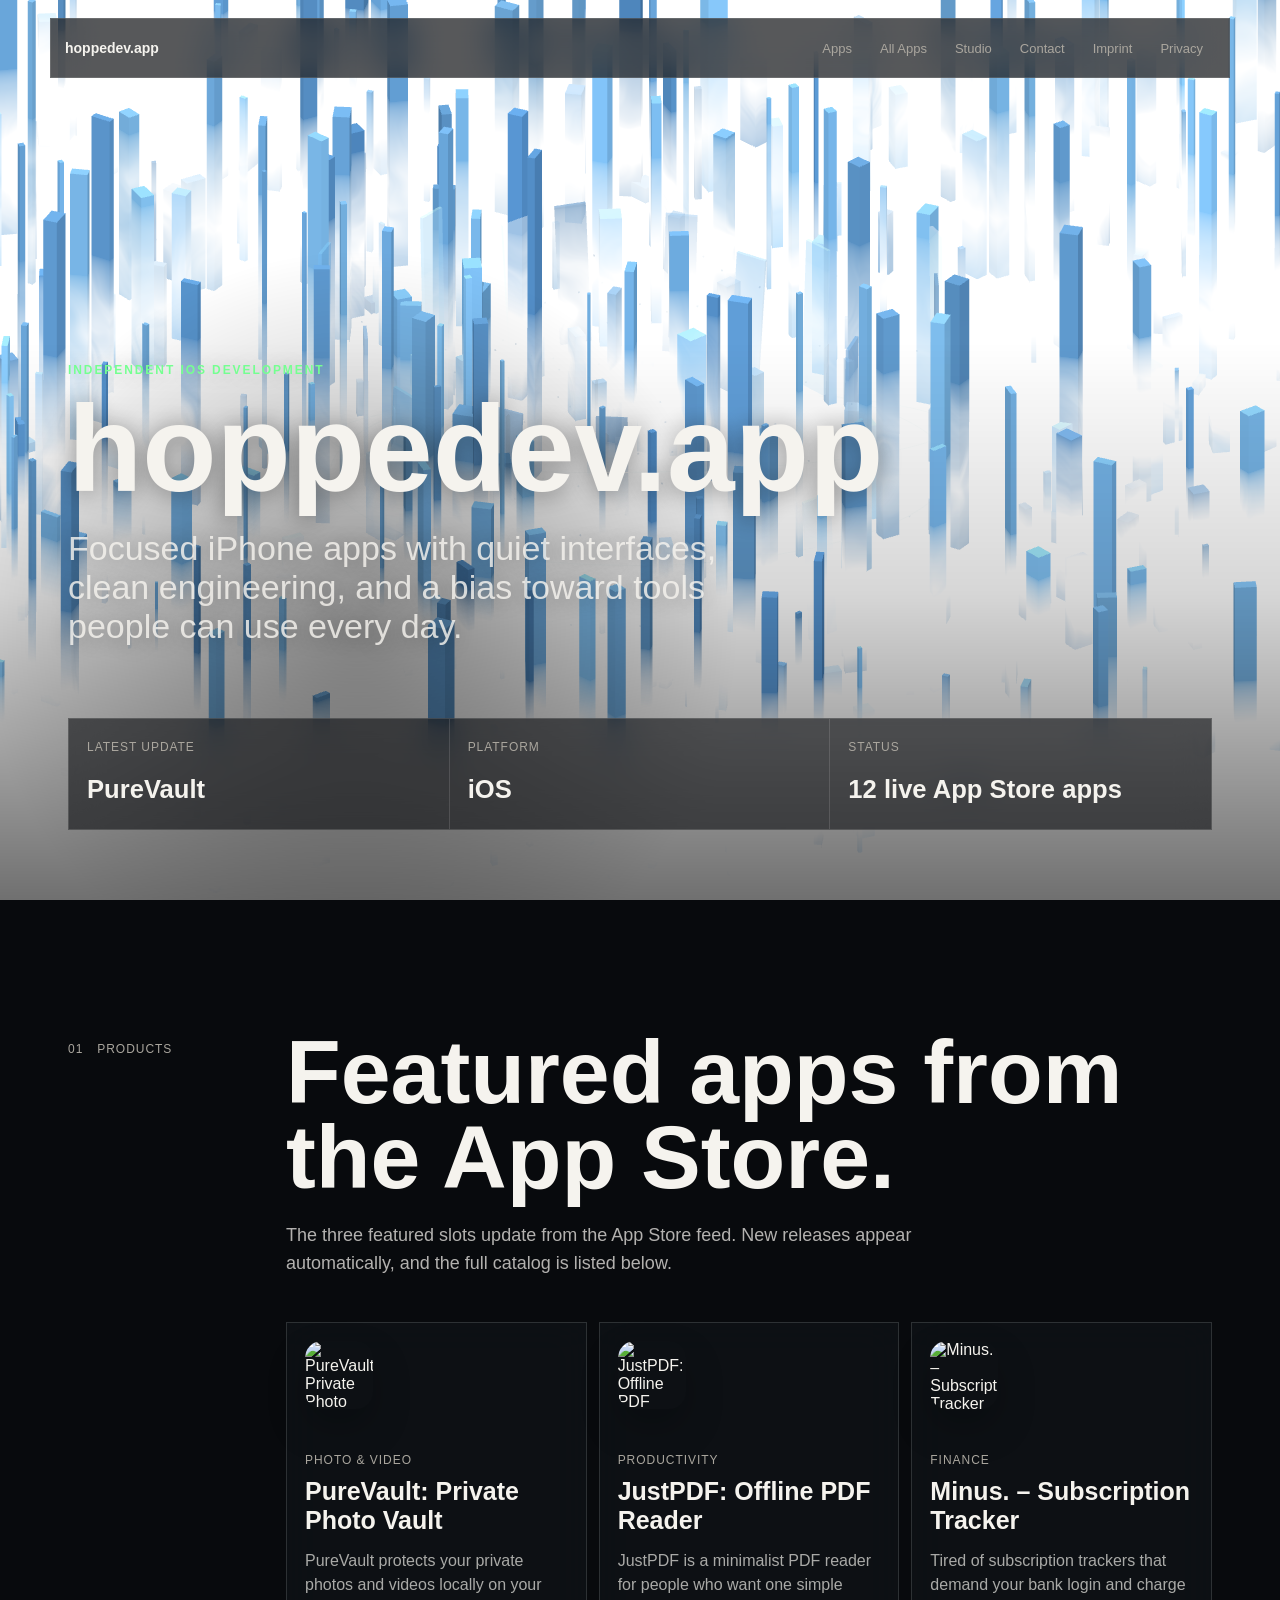
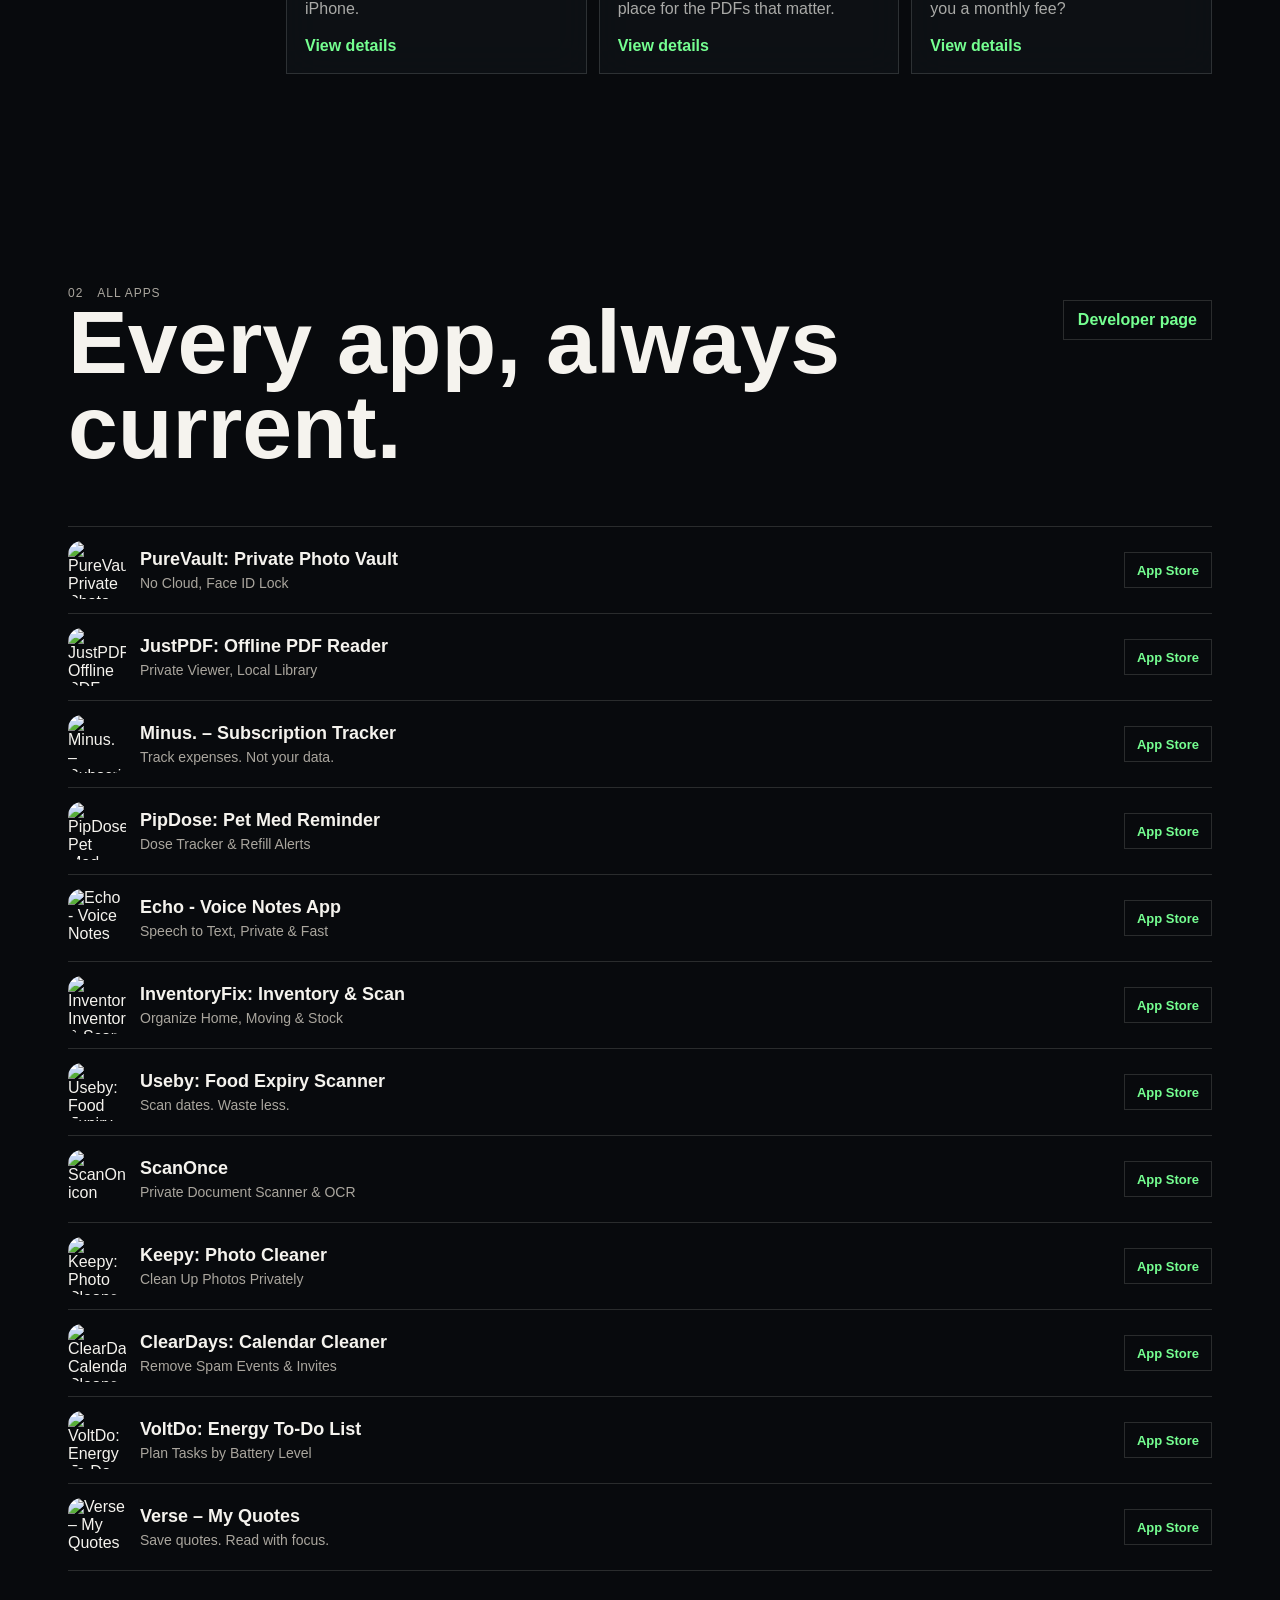
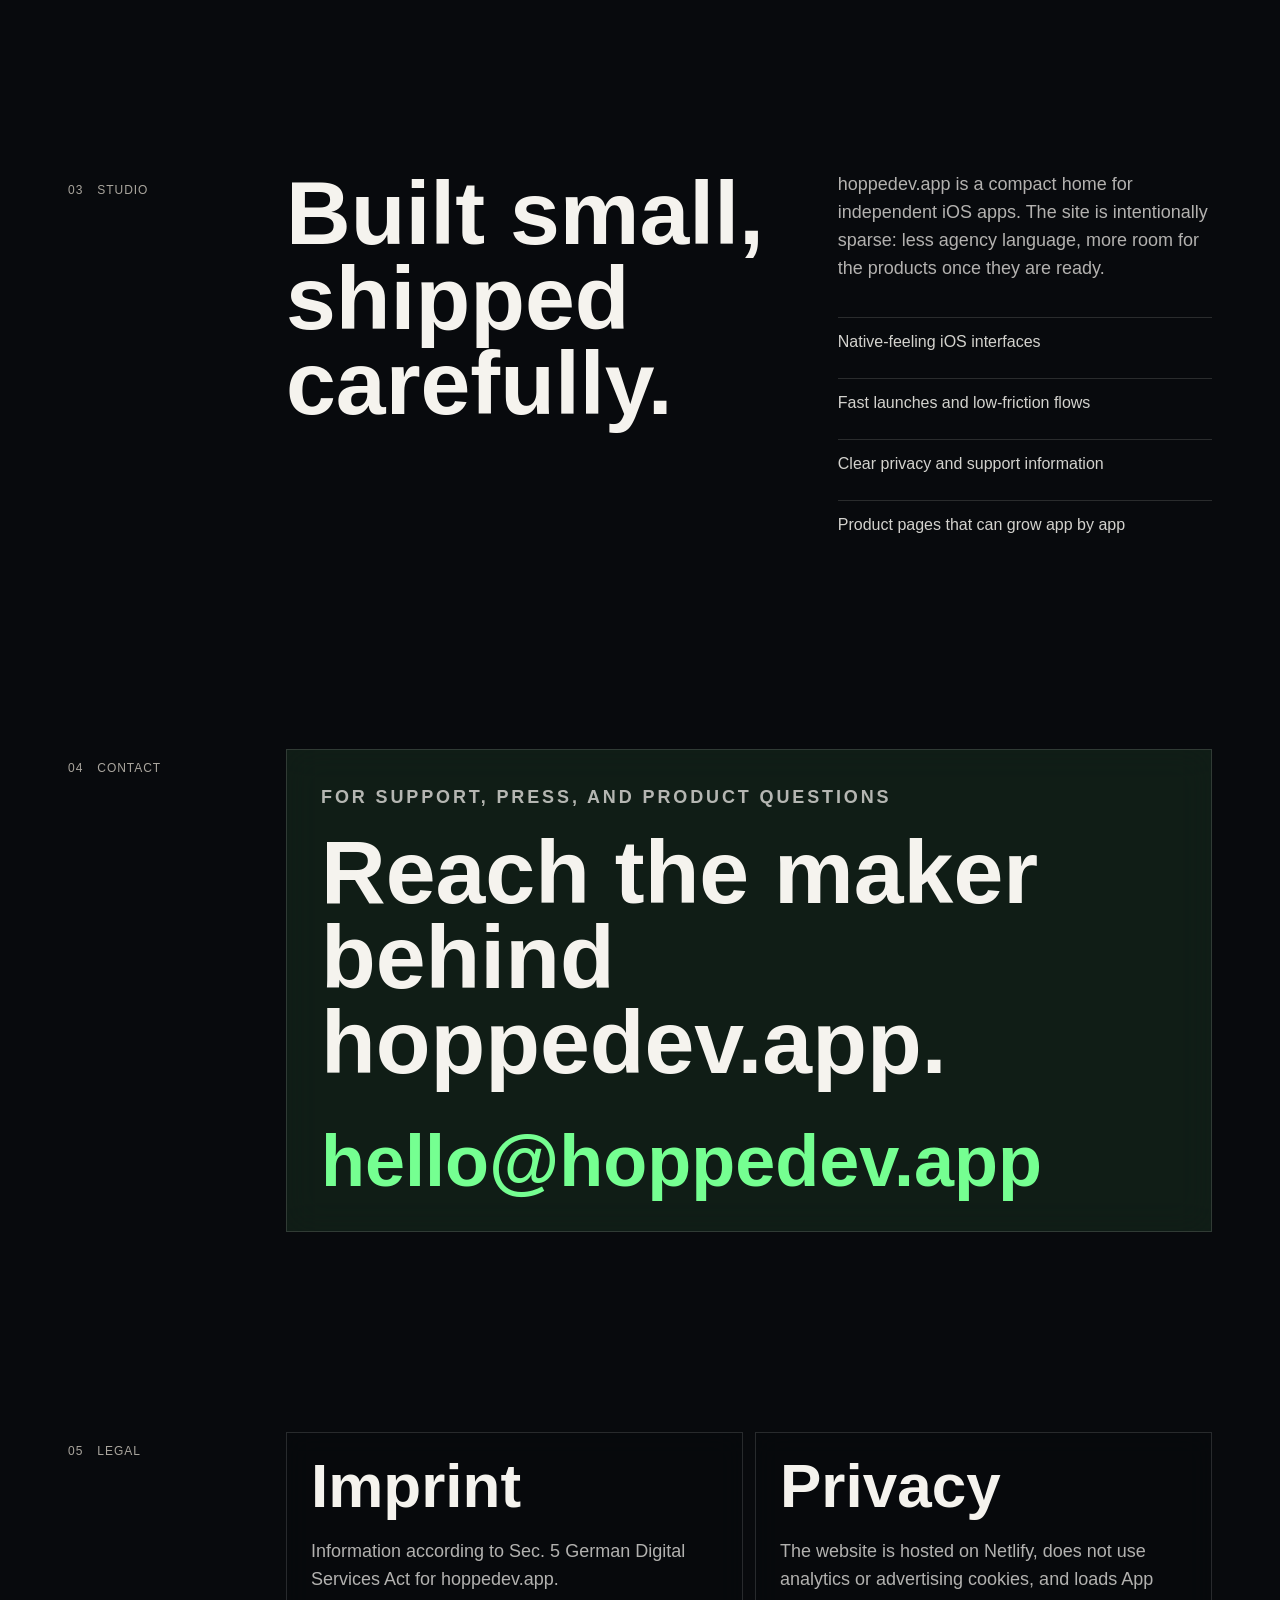
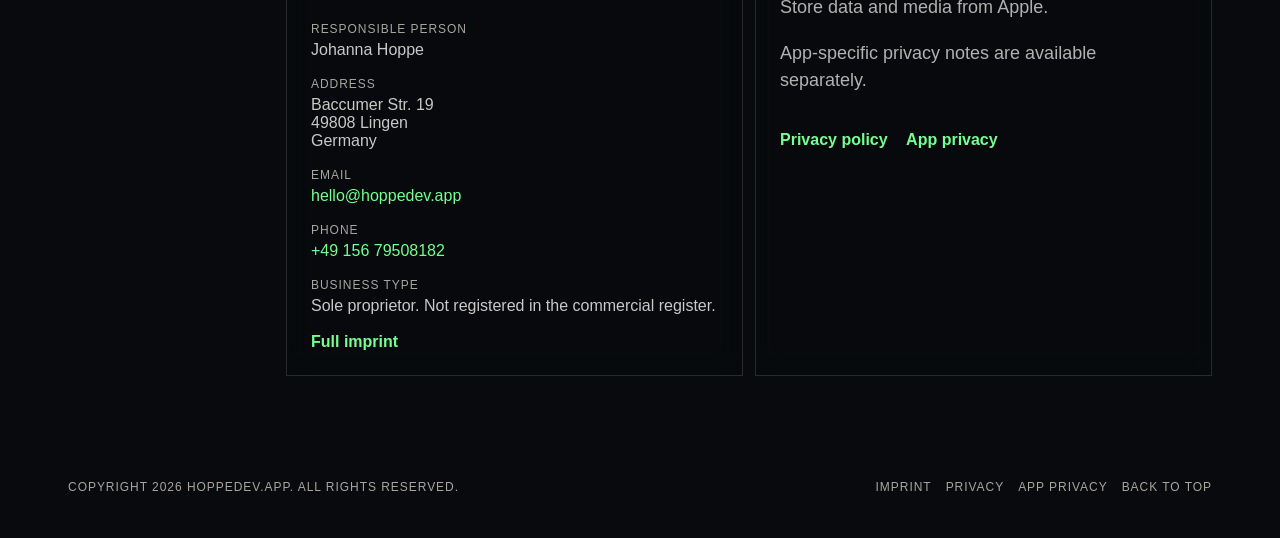
==== index.html @ 2d3e5229 "Add app stats caching and preload" ====
<!doctype html>
<html lang="en">
  <head>
    <meta charset="utf-8" />
    <meta name="viewport" content="width=device-width, initial-scale=1" />
    <meta name="theme-color" content="#080a0d" />
    <title>hoppedev.app - Independent iOS Apps</title>
    <meta
      name="description"
      content="hoppedev.app is the home for independent iOS apps published on the App Store."
    />
    <meta property="og:title" content="hoppedev.app" />
    <meta
      property="og:description"
      content="Independent iOS apps, crafted with care for fast, focused everyday use."
    />
    <meta property="og:type" content="website" />
    <meta property="og:url" content="https://hoppedev.app" />
    <link rel="canonical" href="https://hoppedev.app" />
    <link rel="preload" href="/api/apps" as="fetch" type="application/json" crossorigin="anonymous" />
    <link rel="stylesheet" href="styles.css" />
    <script type="importmap">
      {
        "imports": {
          "three": "./vendor/three.module.js"
        }
      }
    </script>
  </head>
  <body>
    <header class="site-header">
      <a class="brand" href="#top" aria-label="hoppedev.app home">
        <span>hoppedev.app</span>
      </a>
      <nav aria-label="Primary navigation">
        <a href="#apps">Apps</a>
        <a href="#all-apps">All Apps</a>
        <a href="#studio">Studio</a>
        <a href="#contact">Contact</a>
        <a href="imprint.html">Imprint</a>
        <a href="privacy.html">Privacy</a>
      </nav>
    </header>

    <main id="top">
      <section class="hero section">
        <canvas id="scene" aria-hidden="true"></canvas>
        <div class="grain" aria-hidden="true"></div>
        <div class="hero-copy">
          <p class="eyebrow">Independent iOS development</p>
          <h1>hoppedev.app</h1>
          <p class="lede">
            Focused iPhone apps with quiet interfaces, clean engineering, and a bias toward tools
            people can use every day.
          </p>
        </div>
        <div class="hero-meta" aria-label="Site details">
          <div>
            <span>Latest update</span>
            <strong>Checking releases</strong>
          </div>
          <div>
            <span>Platform</span>
            <strong>iOS</strong>
          </div>
          <div>
            <span>Status</span>
            <strong>Syncing App Store</strong>
          </div>
        </div>
      </section>

      <section class="section apps-section" id="apps">
        <div class="section-label">
          <span>01</span>
          <p>Products</p>
        </div>
        <div class="section-body">
          <h2>Featured apps from the App Store.</h2>
          <p>
            The three featured slots update from the App Store feed. New releases appear
            automatically, and the full catalog is listed below.
          </p>
          <div class="app-grid" id="featured-apps" aria-label="Featured apps">
            <p class="loading-copy">Loading App Store apps...</p>
          </div>
        </div>
      </section>

      <section class="section all-apps-section" id="all-apps">
        <div class="section-label">
          <span>02</span>
          <p>All Apps</p>
        </div>
        <div class="section-body">
          <div class="catalog-heading">
            <h2>Every app, always current.</h2>
            <a class="developer-link" href="https://apps.apple.com/us/developer/johanna-hoppe/id1869099620" target="_blank" rel="noreferrer">Developer page</a>
          </div>
          <div class="all-apps-list" id="all-apps-list" aria-label="All App Store apps"></div>
        </div>
      </section>

      <section class="section studio-section" id="studio">
        <div class="section-label">
          <span>03</span>
          <p>Studio</p>
        </div>
        <div class="section-body split">
          <h2>Built small, shipped carefully.</h2>
          <div>
            <p>
              hoppedev.app is a compact home for independent iOS apps. The site is intentionally
              sparse: less agency language, more room for the products once they are ready.
            </p>
            <ul class="principles">
              <li>Native-feeling iOS interfaces</li>
              <li>Fast launches and low-friction flows</li>
              <li>Clear privacy and support information</li>
              <li>Product pages that can grow app by app</li>
            </ul>
          </div>
        </div>
      </section>

      <section class="section contact-section" id="contact">
        <div class="section-label">
          <span>04</span>
          <p>Contact</p>
        </div>
        <div class="section-body contact-panel">
          <p class="eyebrow">For support, press, and product questions</p>
          <h2>Reach the maker behind hoppedev.app.</h2>
          <a class="contact-link" href="mailto:hello@hoppedev.app">hello@hoppedev.app</a>
        </div>
      </section>

      <section class="section legal-section" id="legal">
        <div class="section-label">
          <span>05</span>
          <p>Legal</p>
        </div>
        <div class="section-body legal-grid">
          <article>
            <h2>Imprint</h2>
            <p>
              Information according to Sec. 5 German Digital Services Act for hoppedev.app.
            </p>
            <dl>
              <div>
                <dt>Responsible person</dt>
                <dd>Johanna Hoppe</dd>
              </div>
              <div>
                <dt>Address</dt>
                <dd>Baccumer Str. 19<br />49808 Lingen<br />Germany</dd>
              </div>
              <div>
                <dt>Email</dt>
                <dd><a href="mailto:hello@hoppedev.app">hello@hoppedev.app</a></dd>
              </div>
              <div>
                <dt>Phone</dt>
                <dd><a href="tel:+4915679508182">+49 156 79508182</a></dd>
              </div>
              <div>
                <dt>Business type</dt>
                <dd>Sole proprietor. Not registered in the commercial register.</dd>
              </div>
            </dl>
            <a class="legal-link" href="imprint.html">Full imprint</a>
          </article>
          <article>
            <h2>Privacy</h2>
            <p>
              The website is hosted on Netlify, does not use analytics or advertising cookies, and
              loads App Store data and media from Apple.
            </p>
            <p>
              App-specific privacy notes are available separately.
            </p>
            <a class="legal-link" href="privacy.html">Privacy policy</a>
            <a class="legal-link" href="app-privacy.html">App privacy</a>
          </article>
        </div>
      </section>
    </main>

    <footer class="site-footer">
      <p>Copyright <span id="year"></span> hoppedev.app. All rights reserved.</p>
      <nav aria-label="Legal footer navigation">
        <a href="imprint.html">Imprint</a>
        <a href="privacy.html">Privacy</a>
        <a href="app-privacy.html">App Privacy</a>
        <a href="#top">Back to top</a>
      </nav>
    </footer>

    <div class="app-modal" id="app-modal" aria-hidden="true">
      <button class="modal-backdrop" type="button" data-close-modal aria-label="Close app details"></button>
      <section class="modal-window" role="dialog" aria-modal="true" aria-labelledby="modal-title">
        <header class="modal-header">
          <div class="modal-title-block">
            <img id="modal-icon" alt="" />
            <div>
              <h2 id="modal-title">App name</h2>
              <p id="modal-subtitle">App subtitle</p>
            </div>
          </div>
          <button class="modal-close" type="button" data-close-modal aria-label="Close app details">
            <span aria-hidden="true"></span>
          </button>
        </header>
        <div class="modal-content">
          <div class="modal-copy">
            <p id="modal-description"></p>
            <div class="modal-actions">
              <a id="modal-store-link" href="#" target="_blank" rel="noreferrer">Open App Store</a>
            </div>
          </div>
          <div class="modal-screenshots" id="modal-screenshots" aria-label="App screenshots"></div>
        </div>
      </section>
    </div>

    <script type="module" src="app.js"></script>
  </body>
</html>
---- styles.css ----
:root {
  --bg: #080a0d;
  --panel: rgba(16, 20, 24, 0.72);
  --panel-strong: rgba(20, 25, 29, 0.9);
  --text: #f5f3ee;
  --muted: #aaa69e;
  --line: rgba(245, 243, 238, 0.14);
  --green: #75ff91;
  --amber: #d8ad68;
  --red: #ff6b5f;
  --max: 1180px;
}

* {
  box-sizing: border-box;
}

html {
  scroll-behavior: smooth;
  scrollbar-color: #4a5052 #07090b;
}

body {
  margin: 0;
  min-width: 320px;
  overflow-x: hidden;
  color: var(--text);
  background: var(--bg);
  font-family: ui-sans-serif, -apple-system, BlinkMacSystemFont, "SF Pro Display", "Segoe UI",
    sans-serif;
  letter-spacing: 0;
}

body.modal-open {
  overflow: hidden;
}

::-webkit-scrollbar {
  width: 12px;
}

::-webkit-scrollbar-track {
  background: #07090b;
}

::-webkit-scrollbar-thumb {
  border: 3px solid #07090b;
  border-radius: 999px;
  background: #4a5052;
}

::-webkit-scrollbar-thumb:hover {
  background: #667073;
}

a {
  color: inherit;
  text-decoration: none;
}

a:focus-visible,
button:focus-visible {
  outline: 2px solid var(--green);
  outline-offset: 4px;
}

#scene {
  position: absolute;
  top: 0;
  left: 50%;
  width: 100%;
  height: 100%;
  min-width: 100vw;
  transform: translateX(-50%);
  z-index: 0;
  background: radial-gradient(circle at 60% 40%, #232825 0%, #0b0d0f 52%, #030405 100%);
}

.grain {
  position: absolute;
  inset: 0;
  z-index: 1;
  pointer-events: none;
  opacity: 0.18;
  background-image:
    linear-gradient(rgba(255, 255, 255, 0.03) 1px, transparent 1px),
    linear-gradient(90deg, rgba(255, 255, 255, 0.02) 1px, transparent 1px);
  background-size: 42px 42px;
  mask-image: linear-gradient(to bottom, black 0%, transparent 86%);
}

.site-header {
  position: fixed;
  top: 18px;
  left: 18px;
  right: 18px;
  z-index: 20;
  display: flex;
  align-items: center;
  justify-content: space-between;
  gap: 20px;
  max-width: var(--max);
  margin: 0 auto;
  padding: 12px 14px;
  border: 1px solid var(--line);
  background: rgba(8, 10, 13, 0.68);
  backdrop-filter: blur(18px);
}

.brand,
.site-header nav,
.hero-meta,
.section,
.site-footer {
  width: 100%;
}

.brand {
  display: inline-flex;
  align-items: center;
  gap: 0;
  max-width: max-content;
  font-size: 14px;
  font-weight: 650;
  cursor: pointer;
}

.site-header nav {
  display: flex;
  justify-content: flex-end;
  gap: 4px;
  max-width: max-content;
}

.site-header nav a {
  display: inline-flex;
  min-height: 34px;
  align-items: center;
  padding: 0 11px;
  border: 1px solid transparent;
  color: var(--muted);
  font-size: 13px;
  transition:
    color 180ms ease-out,
    border-color 180ms ease-out,
    background 180ms ease-out;
  cursor: pointer;
}

.site-header nav a:hover {
  border-color: var(--line);
  color: var(--text);
  background: rgba(255, 255, 255, 0.05);
}

main {
  position: relative;
  z-index: 1;
}

.section {
  max-width: var(--max);
  min-height: 92vh;
  margin: 0 auto;
  padding: 130px 18px 70px;
}

.hero {
  position: relative;
  display: grid;
  align-content: end;
  gap: 38px;
  max-width: none;
  min-height: 100vh;
  overflow: hidden;
  padding-left: max(18px, calc((100vw - var(--max)) / 2 + 18px));
  padding-right: max(18px, calc((100vw - var(--max)) / 2 + 18px));
}

.hero::after {
  position: absolute;
  inset: 0;
  z-index: 1;
  pointer-events: none;
  content: "";
  background:
    linear-gradient(to bottom, transparent 38%, rgba(0, 0, 0, 0.16) 66%, rgba(0, 0, 0, 0.56) 100%),
    radial-gradient(circle at 28% 70%, rgba(0, 0, 0, 0.34), transparent 34%);
}

.hero-copy {
  position: relative;
  z-index: 2;
  max-width: 980px;
  text-shadow: 0 2px 24px rgba(0, 0, 0, 0.42);
}

.eyebrow {
  margin: 0 0 18px;
  color: var(--green);
  font-size: 12px;
  font-weight: 750;
  letter-spacing: 0.16em;
  text-transform: uppercase;
}

h1,
h2,
h3,
p {
  margin-top: 0;
}

h1 {
  margin-bottom: 24px;
  max-width: 100%;
  font-size: clamp(44px, 9.5vw, 128px);
  line-height: 0.9;
  font-weight: 800;
  letter-spacing: 0;
  white-space: nowrap;
}

.lede {
  max-width: 660px;
  color: rgba(245, 243, 238, 0.82);
  font-size: clamp(20px, 3vw, 34px);
  line-height: 1.15;
}

.hero-meta {
  position: relative;
  z-index: 2;
  display: grid;
  grid-template-columns: repeat(3, minmax(0, 1fr));
  border: 1px solid var(--line);
  background: rgba(8, 10, 13, 0.58);
  backdrop-filter: blur(16px);
}

.hero-meta div {
  min-height: 110px;
  padding: 18px;
  border-right: 1px solid var(--line);
}

.hero-meta div:last-child {
  border-right: 0;
}

.hero-meta span,
.section-label,
.app-kicker,
dt,
.site-footer {
  color: var(--muted);
  font-size: 12px;
  letter-spacing: 0.08em;
  text-transform: uppercase;
}

.hero-meta strong {
  display: block;
  margin-top: 20px;
  font-size: clamp(18px, 2vw, 28px);
  font-weight: 650;
  letter-spacing: 0;
  text-transform: none;
}

.apps-section,
.studio-section,
.contact-section,
.legal-section {
  display: grid;
  grid-template-columns: 180px minmax(0, 1fr);
  gap: 38px;
  min-height: auto;
}

.section-label {
  position: sticky;
  top: 110px;
  align-self: start;
  display: flex;
  gap: 14px;
  padding-top: 12px;
}

.section-label p {
  margin: 0;
}

.section-body h2 {
  max-width: 860px;
  margin-bottom: 22px;
  font-size: clamp(36px, 7vw, 92px);
  line-height: 0.95;
  font-weight: 760;
}

.section-body > p,
.split p,
.legal-grid p {
  max-width: 680px;
  color: rgba(245, 243, 238, 0.72);
  font-size: 18px;
  line-height: 1.55;
}

.app-grid {
  display: grid;
  grid-template-columns: repeat(3, minmax(0, 1fr));
  gap: 12px;
  margin-top: 44px;
}

.app-card {
  min-height: 310px;
  padding: 18px;
  border: 1px solid var(--line);
  background: var(--panel);
  backdrop-filter: blur(18px);
  transition:
    transform 220ms ease-out,
    border-color 220ms ease-out,
    background 220ms ease-out;
}

.app-card:hover,
.app-card:focus-within {
  transform: translateY(-4px);
  border-color: rgba(117, 255, 145, 0.45);
  background: var(--panel-strong);
}

.app-open,
.app-row-main {
  width: 100%;
  padding: 0;
  border: 0;
  color: inherit;
  background: transparent;
  text-align: left;
  font: inherit;
  cursor: pointer;
}

.app-open {
  display: flex;
  min-height: 274px;
  flex-direction: column;
}

.app-icon {
  display: block;
  width: 62px;
  height: 62px;
  margin-bottom: 48px;
  border-radius: 18px;
  border: 1px solid rgba(255, 255, 255, 0.2);
}

.app-icon-img {
  width: 68px;
  height: 68px;
  margin-bottom: 44px;
  border-radius: 17px;
  box-shadow: 0 18px 38px rgba(0, 0, 0, 0.24);
}

.app-icon-one {
  background: linear-gradient(135deg, #f5f3ee, #75ff91 52%, #1b1f1d);
}

.app-icon-two {
  background: linear-gradient(135deg, #ff6b5f, #d8ad68 44%, #101418);
}

.app-icon-three {
  background: linear-gradient(135deg, #8bb7ff, #f5f3ee 50%, #111722);
}

.app-kicker {
  margin-bottom: 10px;
}

.app-card h3 {
  margin-bottom: 14px;
  font-size: 25px;
}

.app-card p:not(.app-kicker) {
  color: rgba(245, 243, 238, 0.68);
  line-height: 1.5;
}

.app-card a {
  display: inline-flex;
  margin-top: 22px;
  color: var(--green);
  font-weight: 700;
  cursor: pointer;
}

.app-open span {
  display: inline-flex;
  margin-top: auto;
  color: var(--green);
  font-weight: 700;
}

.loading-copy {
  grid-column: 1 / -1;
  color: var(--muted);
}

.catalog-heading {
  display: flex;
  align-items: flex-start;
  justify-content: space-between;
  gap: 24px;
}

.developer-link {
  display: inline-flex;
  flex: 0 0 auto;
  align-items: center;
  justify-content: center;
  min-height: 40px;
  padding: 0 14px;
  border: 1px solid var(--line);
  color: var(--green);
  font-weight: 700;
  cursor: pointer;
}

.all-apps-list {
  display: grid;
  margin-top: 34px;
  border-top: 1px solid var(--line);
}

.app-row {
  display: grid;
  grid-template-columns: minmax(0, 1fr) auto;
  gap: 18px;
  align-items: center;
  padding: 14px 0;
  border-bottom: 1px solid var(--line);
}

.app-row-main {
  display: grid;
  grid-template-columns: 58px minmax(0, 1fr);
  gap: 14px;
  align-items: center;
}

.app-row-icon {
  width: 58px;
  height: 58px;
  border-radius: 14px;
}

.app-row strong,
.app-row small {
  display: block;
}

.app-row strong {
  margin-bottom: 5px;
  font-size: 18px;
}

.app-row small {
  color: var(--muted);
  font-size: 14px;
}

.app-row > a {
  display: inline-flex;
  align-items: center;
  min-height: 36px;
  padding: 0 12px;
  border: 1px solid var(--line);
  color: var(--green);
  font-size: 13px;
  font-weight: 750;
  cursor: pointer;
}

.app-modal {
  position: fixed;
  inset: 0;
  z-index: 50;
  display: grid;
  place-items: center;
  padding: 20px;
  pointer-events: none;
  visibility: hidden;
}

.app-modal[aria-hidden="false"] {
  pointer-events: auto;
  visibility: visible;
}

.modal-backdrop {
  position: absolute;
  inset: 0;
  border: 0;
  background: rgba(3, 4, 5, 0.76);
  backdrop-filter: blur(12px);
  cursor: pointer;
  opacity: 0;
  transition: opacity 180ms ease-out;
}

.app-modal[aria-hidden="false"] .modal-backdrop {
  opacity: 1;
}

.modal-window {
  position: relative;
  z-index: 2;
  width: min(1060px, 100%);
  max-height: min(780px, calc(100vh - 40px));
  overflow: hidden;
  border: 1px solid rgba(245, 243, 238, 0.24);
  background: #07090b;
  backdrop-filter: blur(24px);
  box-shadow:
    0 40px 120px rgba(0, 0, 0, 0.72),
    0 0 0 1px rgba(117, 255, 145, 0.08) inset;
  opacity: 0;
  transform: translateY(18px) scale(0.98);
  transition:
    opacity 180ms ease-out,
    transform 180ms ease-out;
}

.app-modal[aria-hidden="false"] .modal-window {
  opacity: 1;
  transform: translateY(0) scale(1);
}

.modal-header {
  display: flex;
  align-items: flex-start;
  justify-content: space-between;
  gap: 18px;
  padding: 18px;
  border-bottom: 1px solid var(--line);
  background: #0b0e10;
}

.modal-title-block {
  display: flex;
  min-width: 0;
  gap: 14px;
  align-items: center;
}

.modal-title-block img {
  width: 64px;
  height: 64px;
  flex: 0 0 auto;
  border-radius: 16px;
}

.modal-title-block h2 {
  margin: 0 0 6px;
  font-size: clamp(24px, 4vw, 42px);
  line-height: 1;
}

.modal-title-block p {
  margin: 0;
  color: var(--muted);
}

.modal-close {
  position: relative;
  width: 42px;
  height: 42px;
  flex: 0 0 auto;
  border: 1px solid var(--line);
  background: rgba(255, 255, 255, 0.05);
  cursor: pointer;
}

.modal-close span,
.modal-close span::after {
  position: absolute;
  top: 50%;
  left: 50%;
  width: 18px;
  height: 2px;
  background: var(--text);
  content: "";
}

.modal-close span {
  transform: translate(-50%, -50%) rotate(45deg);
}

.modal-close span::after {
  transform: translate(-50%, -50%) rotate(90deg);
}

.modal-content {
  display: grid;
  grid-template-columns: minmax(0, 0.95fr) minmax(280px, 0.8fr);
  gap: 20px;
  max-height: calc(100vh - 154px);
  overflow: auto;
  padding: 22px;
  background: #07090b;
}

.modal-copy p {
  color: rgba(245, 243, 238, 0.78);
  font-size: 17px;
  line-height: 1.58;
  white-space: pre-line;
}

.modal-actions {
  display: flex;
  flex-wrap: wrap;
  gap: 10px;
  margin-top: 24px;
}

.modal-actions a {
  display: inline-flex;
  min-height: 42px;
  align-items: center;
  padding: 0 14px;
  border: 1px solid var(--line);
  color: var(--green);
  font-weight: 750;
  cursor: pointer;
}

.modal-screenshots {
  display: grid;
  grid-template-columns: repeat(3, minmax(0, 1fr));
  gap: 10px;
  align-items: start;
}

.modal-screenshots img {
  width: 100%;
  border-radius: 18px;
  border: 1px solid rgba(245, 243, 238, 0.14);
}

.screenshot-fallback {
  grid-column: 1 / -1;
  display: grid;
  min-height: 280px;
  place-items: center;
  padding: 24px;
  border: 1px solid var(--line);
  background: rgba(255, 255, 255, 0.05);
  text-align: center;
}

.screenshot-fallback img {
  width: 96px;
  max-width: 96px;
  border: 0;
}

.screenshot-fallback span {
  max-width: 260px;
  color: var(--muted);
}

.split {
  display: grid;
  grid-template-columns: minmax(0, 0.95fr) minmax(260px, 0.7fr);
  gap: 44px;
  align-items: start;
}

.principles {
  display: grid;
  gap: 12px;
  padding: 0;
  margin: 34px 0 0;
  list-style: none;
}

.principles li {
  padding: 15px 0;
  border-top: 1px solid var(--line);
  color: rgba(245, 243, 238, 0.86);
}

.contact-panel {
  padding: 34px;
  border: 1px solid var(--line);
  background: rgba(117, 255, 145, 0.08);
  backdrop-filter: blur(18px);
}

.contact-link {
  display: inline-flex;
  margin-top: 18px;
  color: var(--green);
  font-size: clamp(26px, 6vw, 72px);
  font-weight: 800;
  line-height: 1;
  cursor: pointer;
}

.legal-grid {
  display: grid;
  grid-template-columns: repeat(2, minmax(0, 1fr));
  gap: 12px;
}

.legal-grid article {
  padding: 24px;
  border: 1px solid var(--line);
  background: rgba(8, 10, 13, 0.62);
  backdrop-filter: blur(14px);
}

.legal-grid h2 {
  font-size: clamp(34px, 5vw, 62px);
}

dl {
  display: grid;
  gap: 18px;
  margin: 28px 0 0;
}

dt {
  margin-bottom: 5px;
}

dd {
  margin: 0;
  color: rgba(245, 243, 238, 0.82);
}

dd a,
.legal-grid a {
  color: var(--green);
}

.site-footer {
  display: flex;
  justify-content: space-between;
  gap: 18px;
  max-width: var(--max);
  margin: 0 auto;
  padding: 34px 18px 44px;
}

.site-footer p {
  margin: 0;
}

.site-footer nav {
  display: flex;
  flex-wrap: wrap;
  gap: 14px;
  justify-content: flex-end;
}

.site-footer a,
.legal-link {
  cursor: pointer;
}

.legal-link {
  display: inline-flex;
  margin: 18px 14px 0 0;
  color: var(--green);
  font-weight: 750;
}

.legal-page {
  min-height: 100vh;
  padding: 140px 18px 80px;
}

.legal-document {
  max-width: 920px;
  margin: 0 auto;
}

.legal-document h1 {
  white-space: normal;
}

.legal-document h2 {
  margin: 42px 0 12px;
  font-size: clamp(28px, 4vw, 48px);
  line-height: 1;
}

.legal-document p,
.legal-document li {
  color: rgba(245, 243, 238, 0.74);
  font-size: 18px;
  line-height: 1.58;
}

.legal-document a {
  color: var(--green);
}

.legal-intro {
  max-width: 720px;
  color: rgba(245, 243, 238, 0.84);
  font-size: clamp(20px, 3vw, 30px);
  line-height: 1.28;
}

@media (max-width: 820px) {
  .site-header {
    align-items: flex-start;
    flex-direction: column;
  }

  .site-header nav {
    flex-wrap: wrap;
    justify-content: flex-start;
  }

  .section {
    min-height: auto;
    padding-top: 150px;
  }

  .hero {
    min-height: 100vh;
  }

  .hero-meta,
  .app-grid,
  .split,
  .legal-grid,
  .modal-content,
  .modal-screenshots {
    grid-template-columns: 1fr;
  }

  .hero-meta div {
    min-height: 88px;
    border-right: 0;
    border-bottom: 1px solid var(--line);
  }

  .hero-meta div:last-child {
    border-bottom: 0;
  }

  .apps-section,
  .studio-section,
  .contact-section,
  .legal-section {
    grid-template-columns: 1fr;
    gap: 18px;
  }

  .section-label {
    position: static;
  }

  .app-card {
    min-height: auto;
  }

  .contact-panel {
    padding: 22px;
  }

  .catalog-heading,
  .app-row {
    align-items: stretch;
    grid-template-columns: 1fr;
  }

  .catalog-heading {
    flex-direction: column;
  }

  .modal-window {
    max-height: calc(100vh - 24px);
  }

  .modal-content {
    max-height: calc(100vh - 142px);
  }
}

@media (max-width: 520px) {
  .site-header {
    top: 10px;
    left: 10px;
    right: 10px;
  }

  .site-header nav a {
    padding: 0 8px;
    font-size: 12px;
  }

  h1 {
    font-size: clamp(42px, 11vw, 54px);
  }

  .section {
    padding-left: 20px;
    padding-right: 20px;
  }

  .hero-copy {
    padding-top: 90px;
  }

  .site-footer {
    flex-direction: column;
  }

  .site-footer nav {
    justify-content: flex-start;
  }
}

@media (prefers-reduced-motion: reduce) {
  *,
  *::before,
  *::after {
    scroll-behavior: auto !important;
    transition-duration: 0.01ms !important;
    animation-duration: 0.01ms !important;
    animation-iteration-count: 1 !important;
  }
}
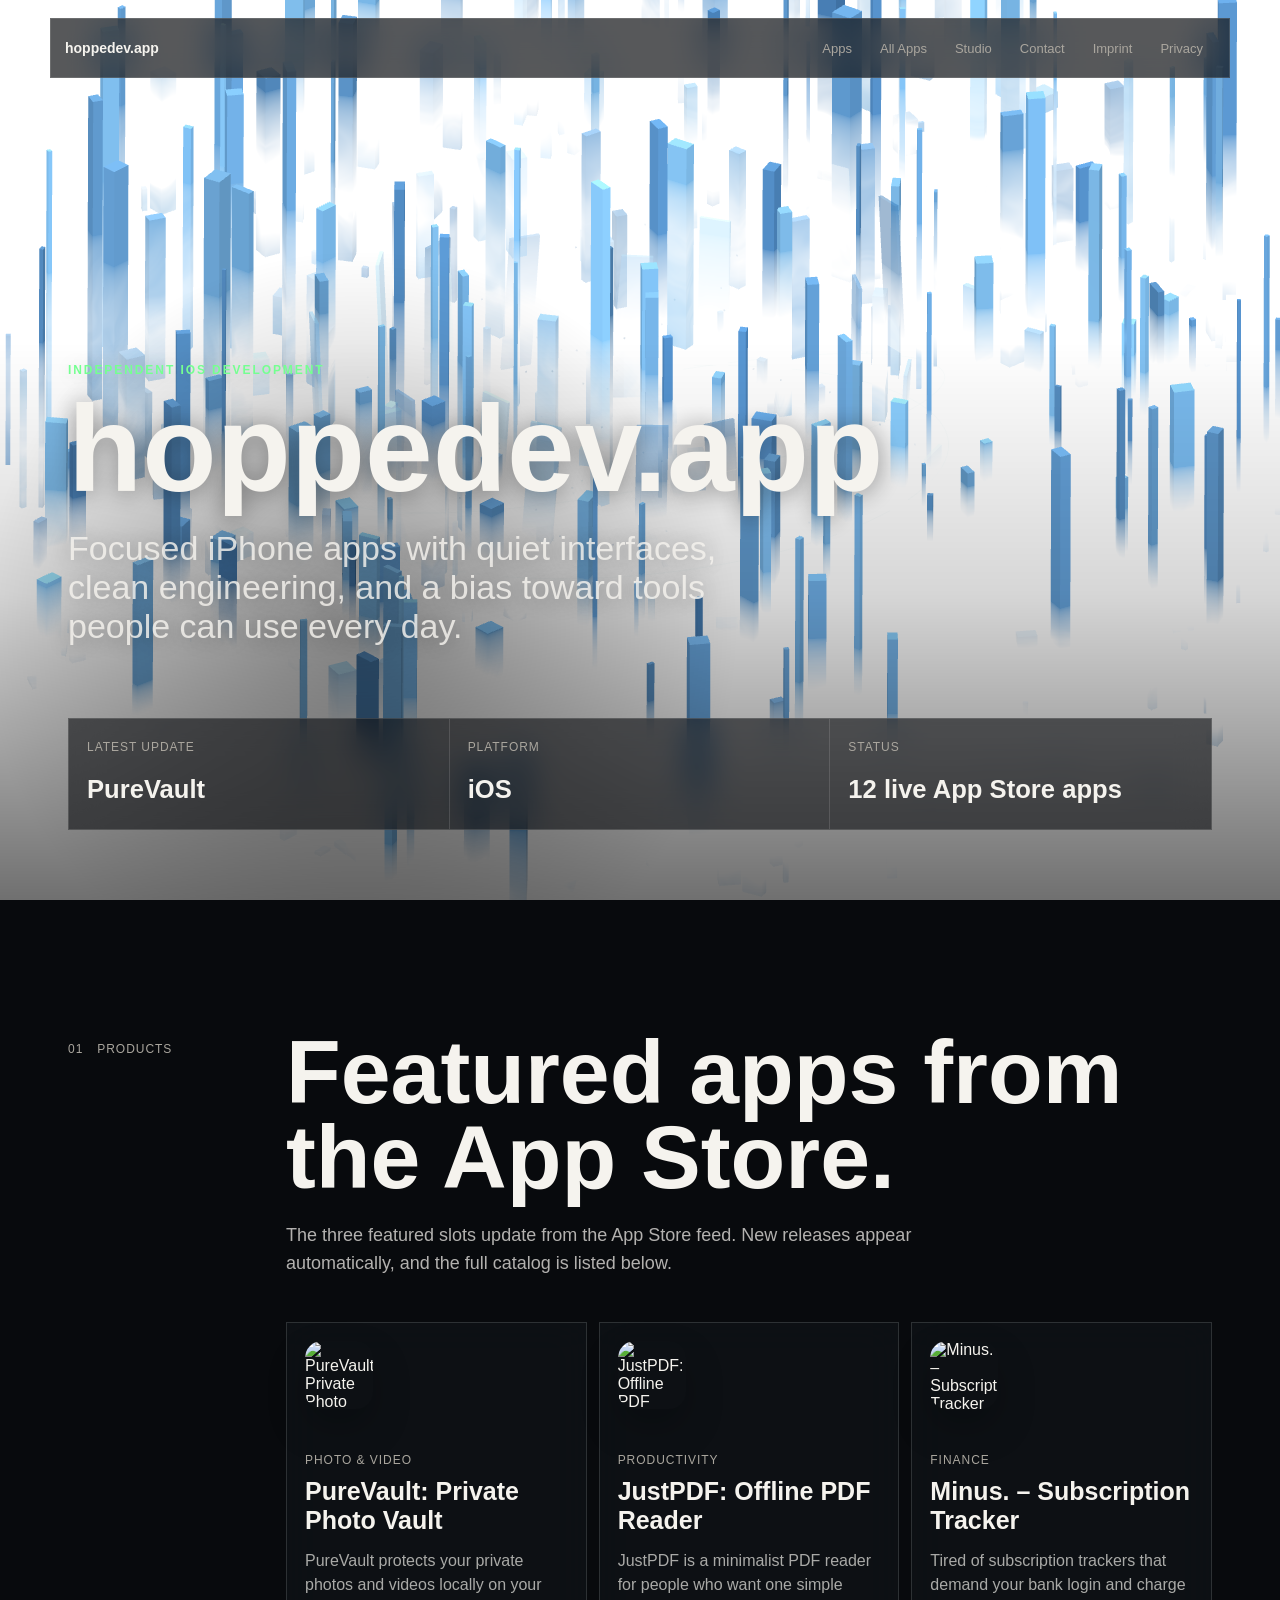
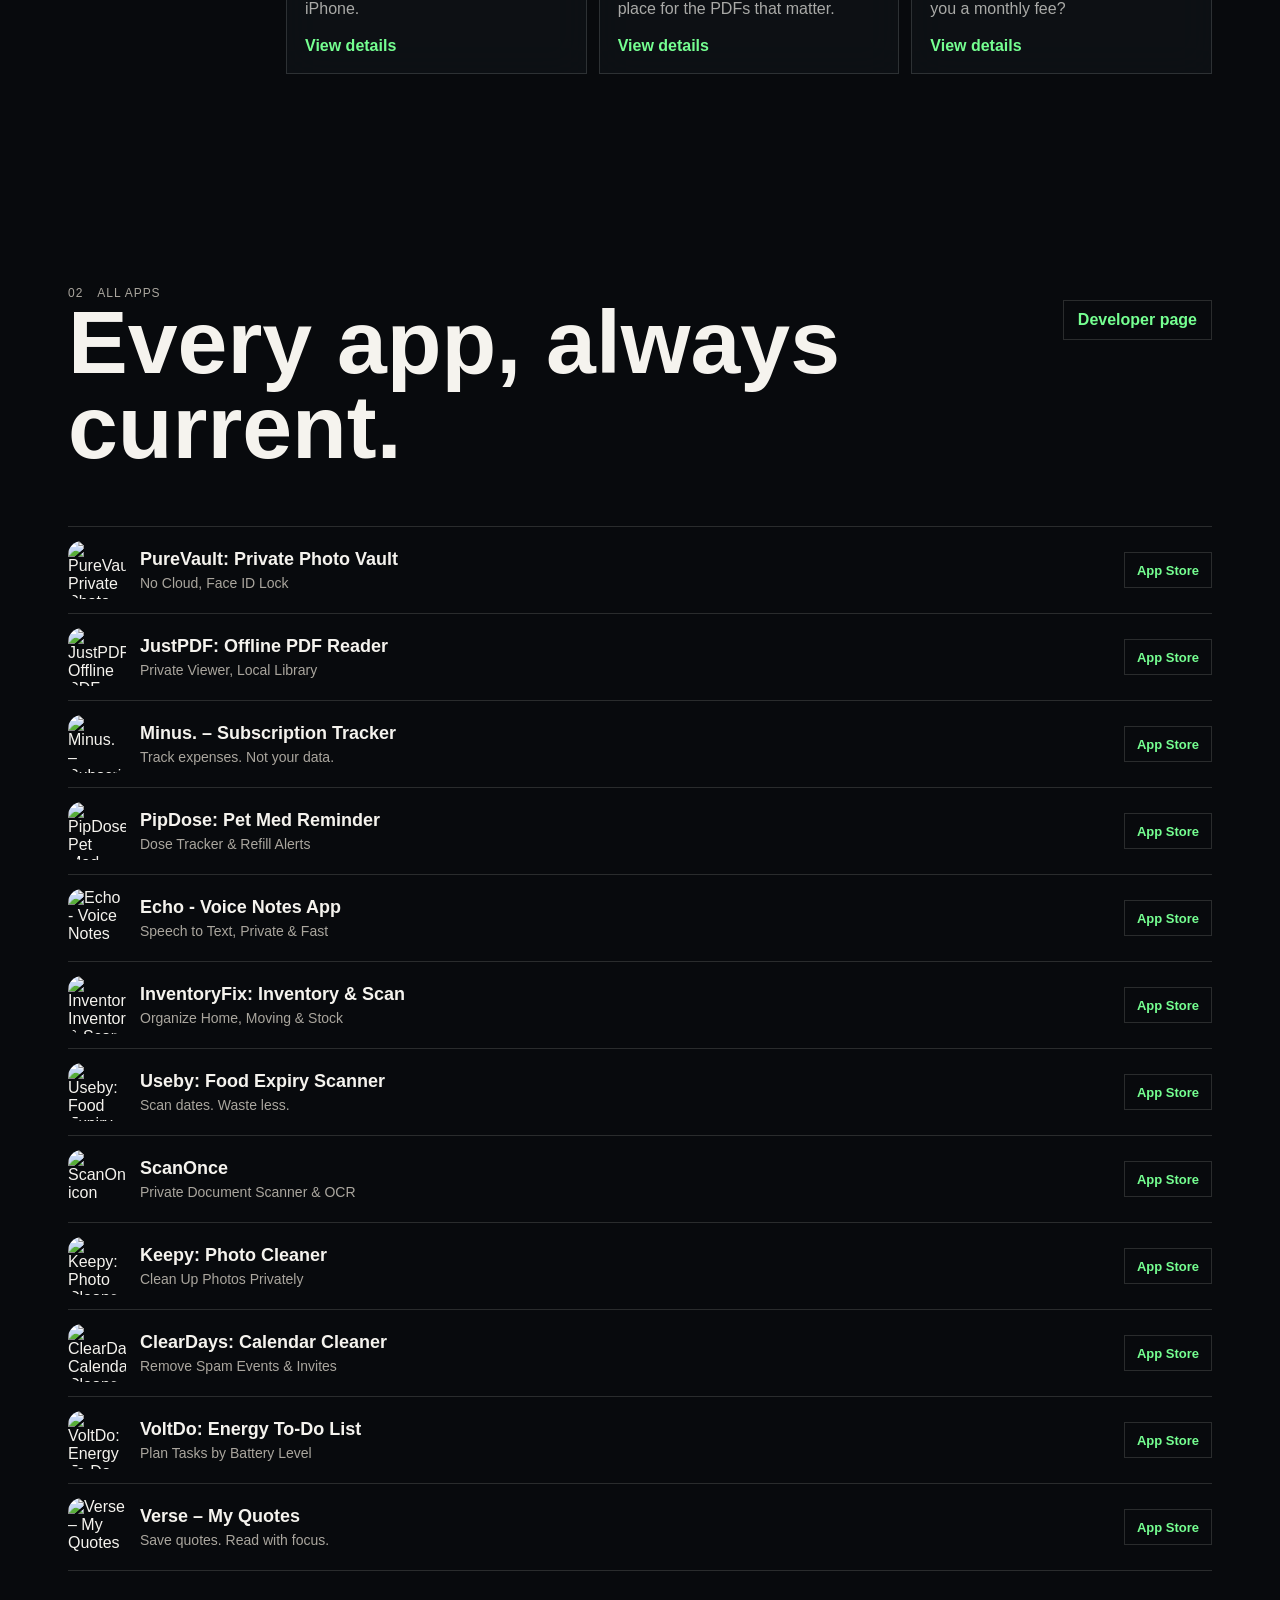
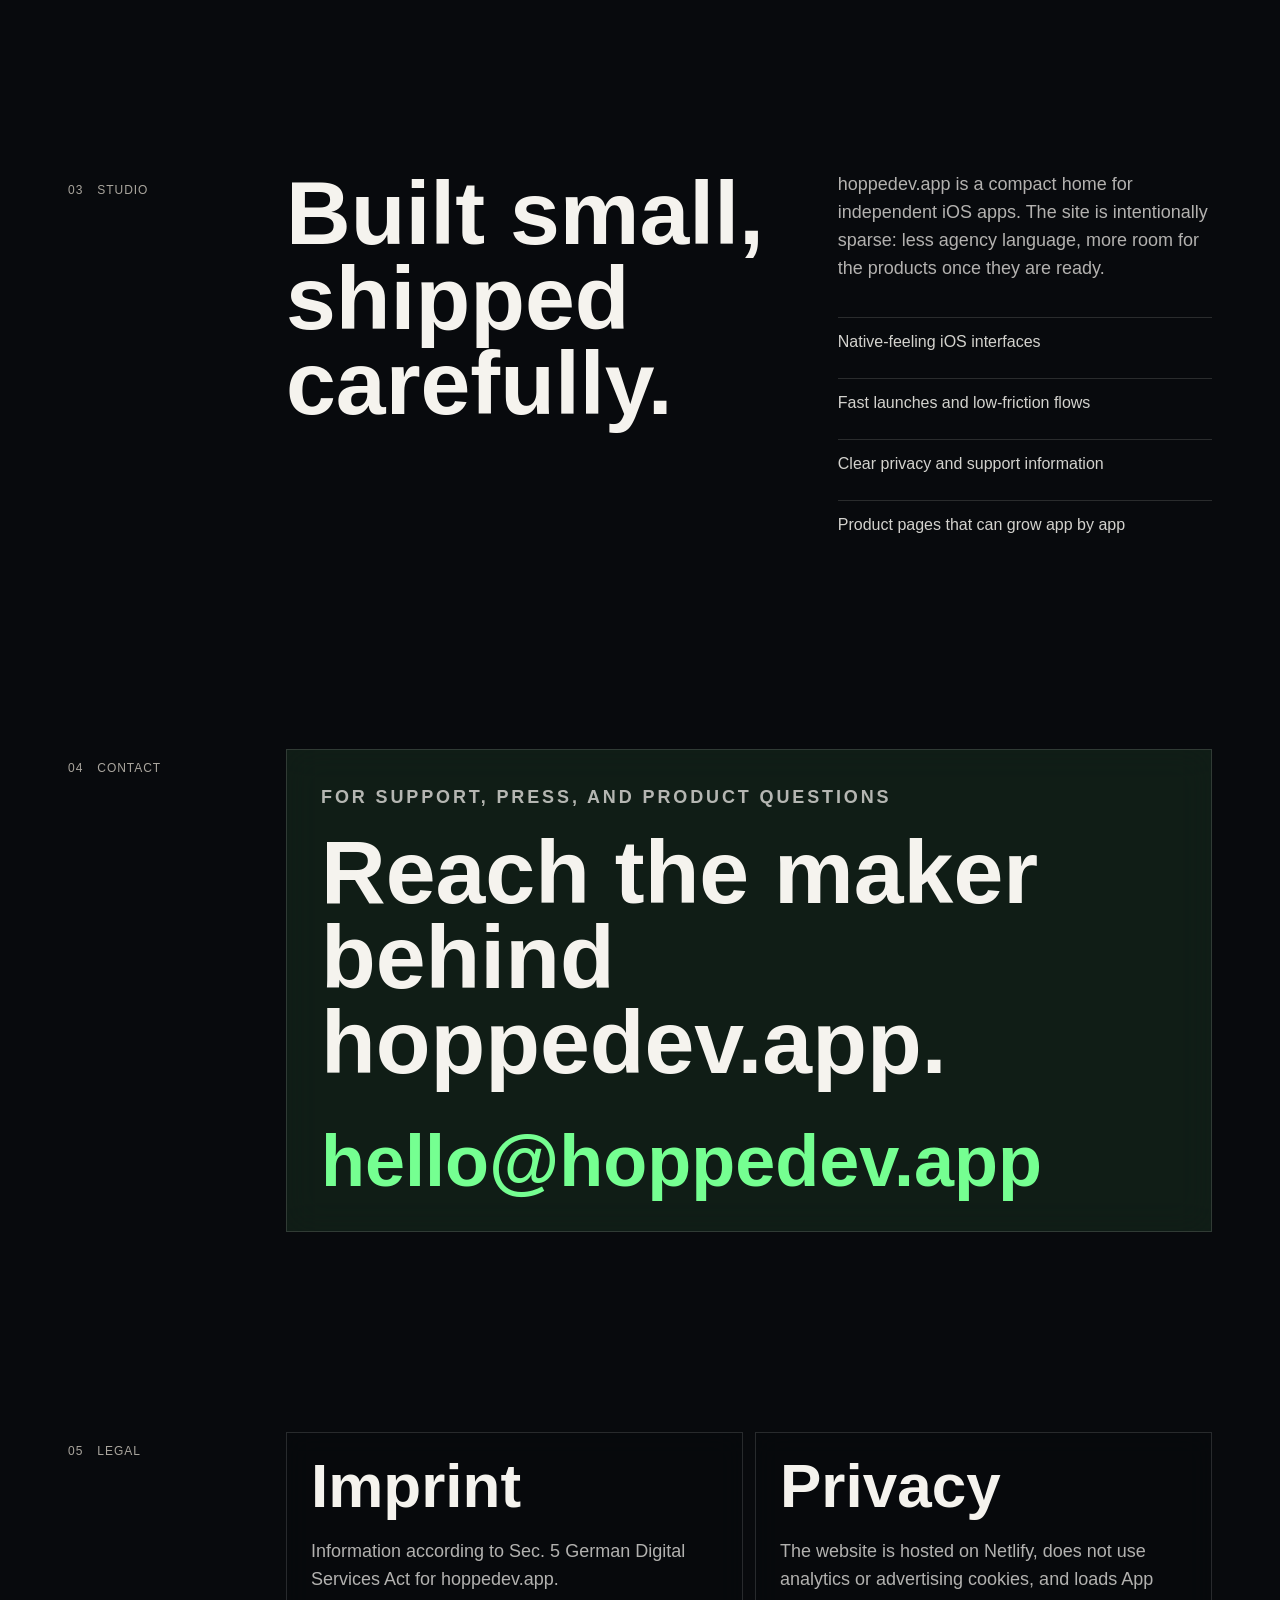
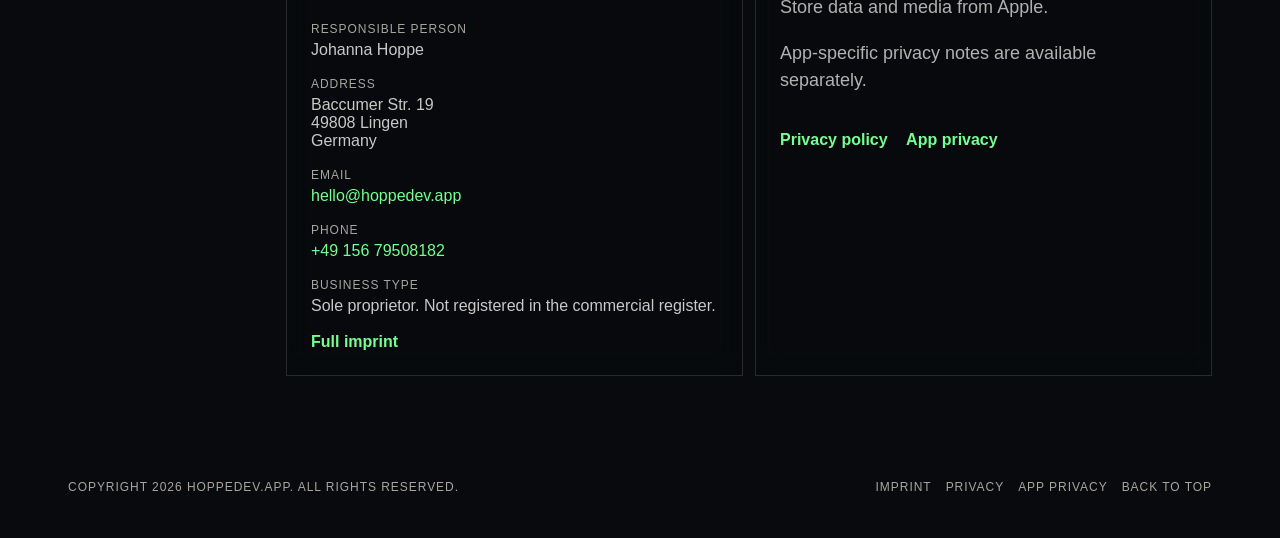
==== commit bc148888: "Prioritize app list icon loading" ====
--- a/index.html
+++ b/index.html
@@ -223,6 +223,6 @@
       </section>
     </div>
 
-    <script type="module" src="app.js"></script>
+    <script type="module" src="app.js?v=20260703-list-icons"></script>
   </body>
 </html>
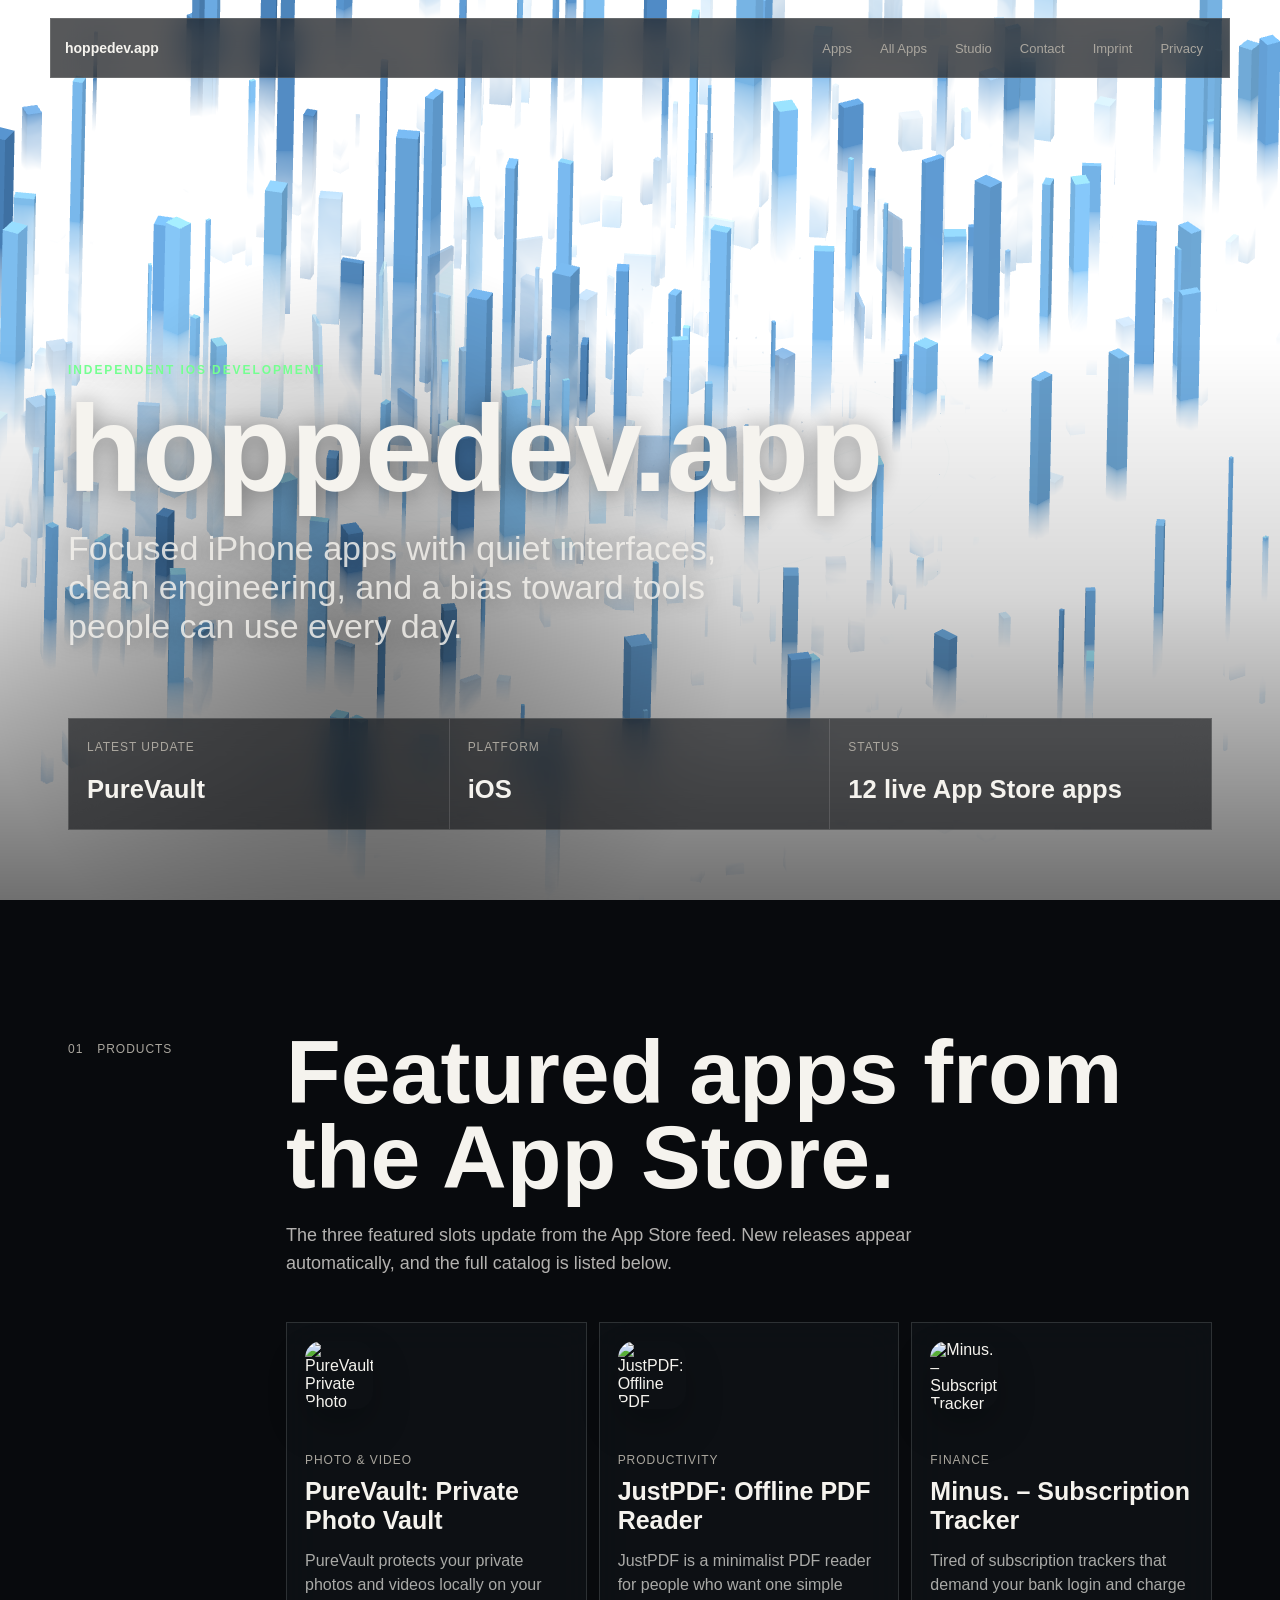
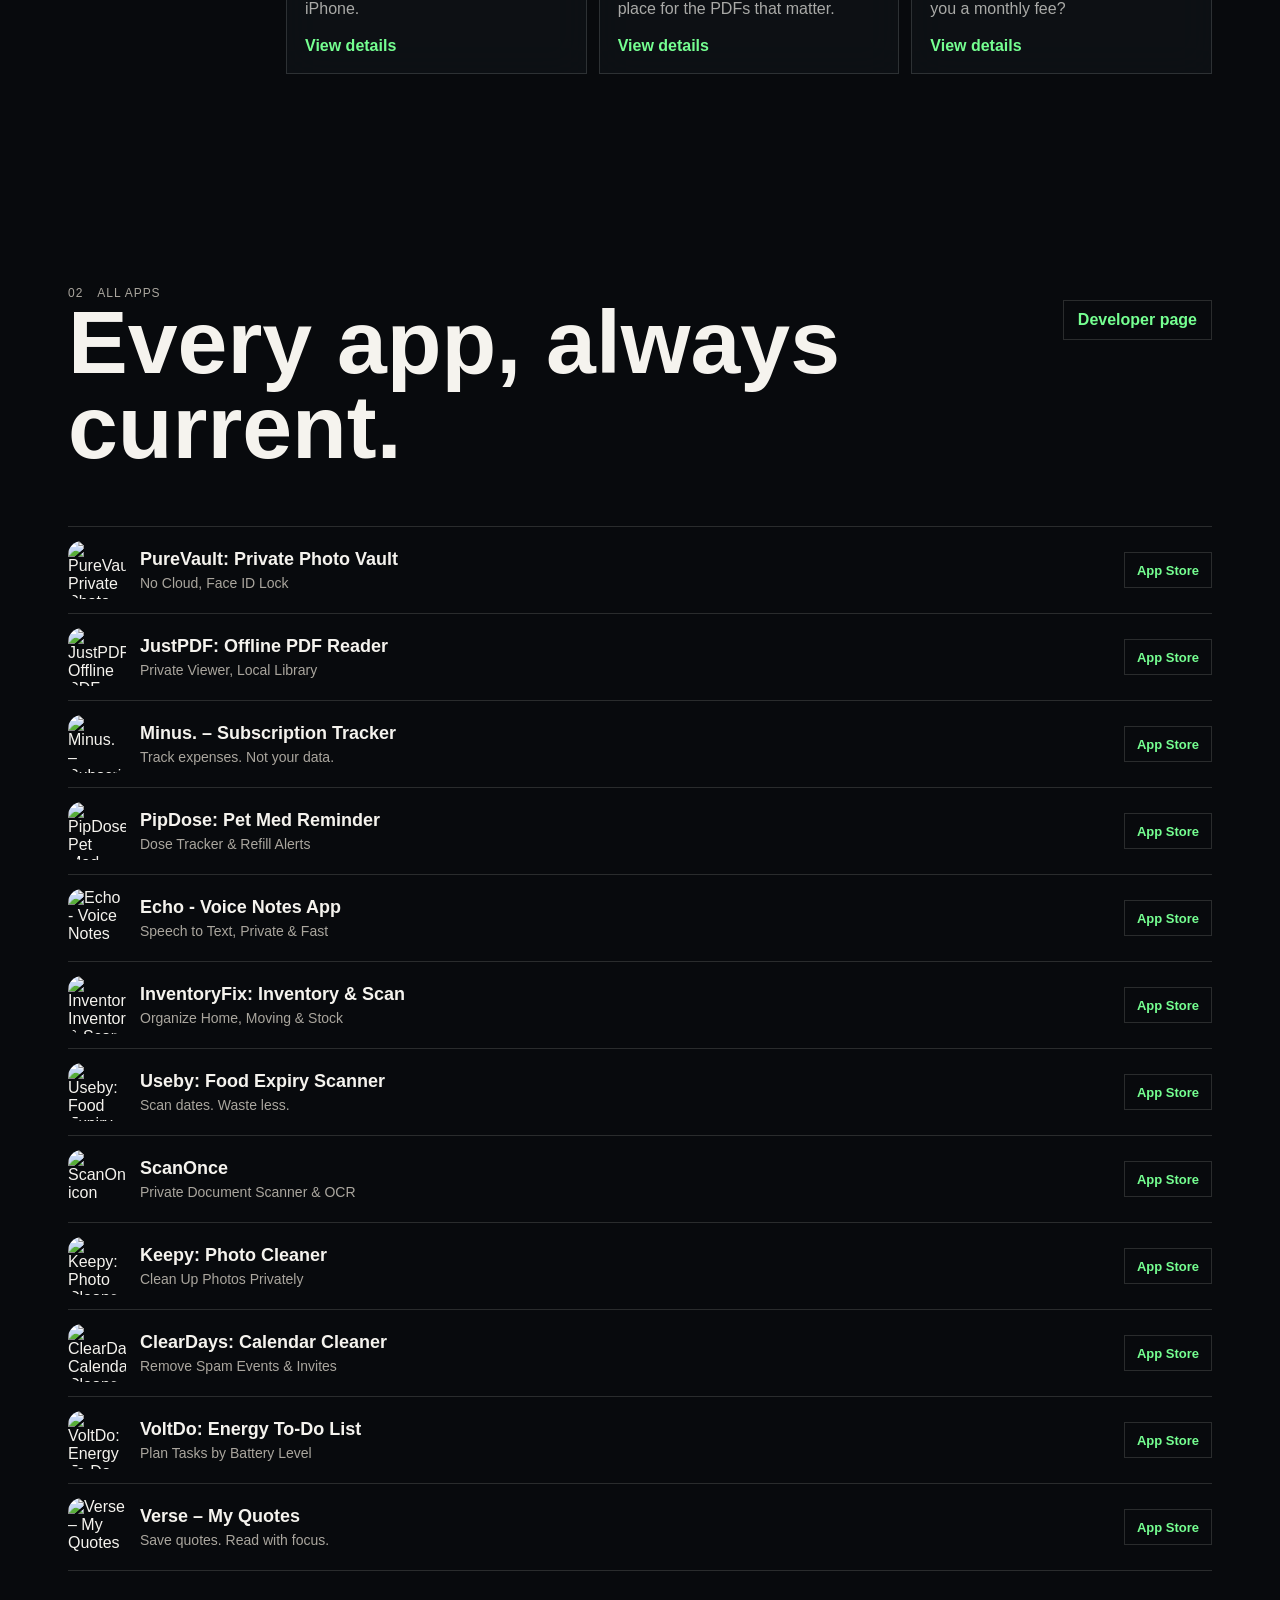
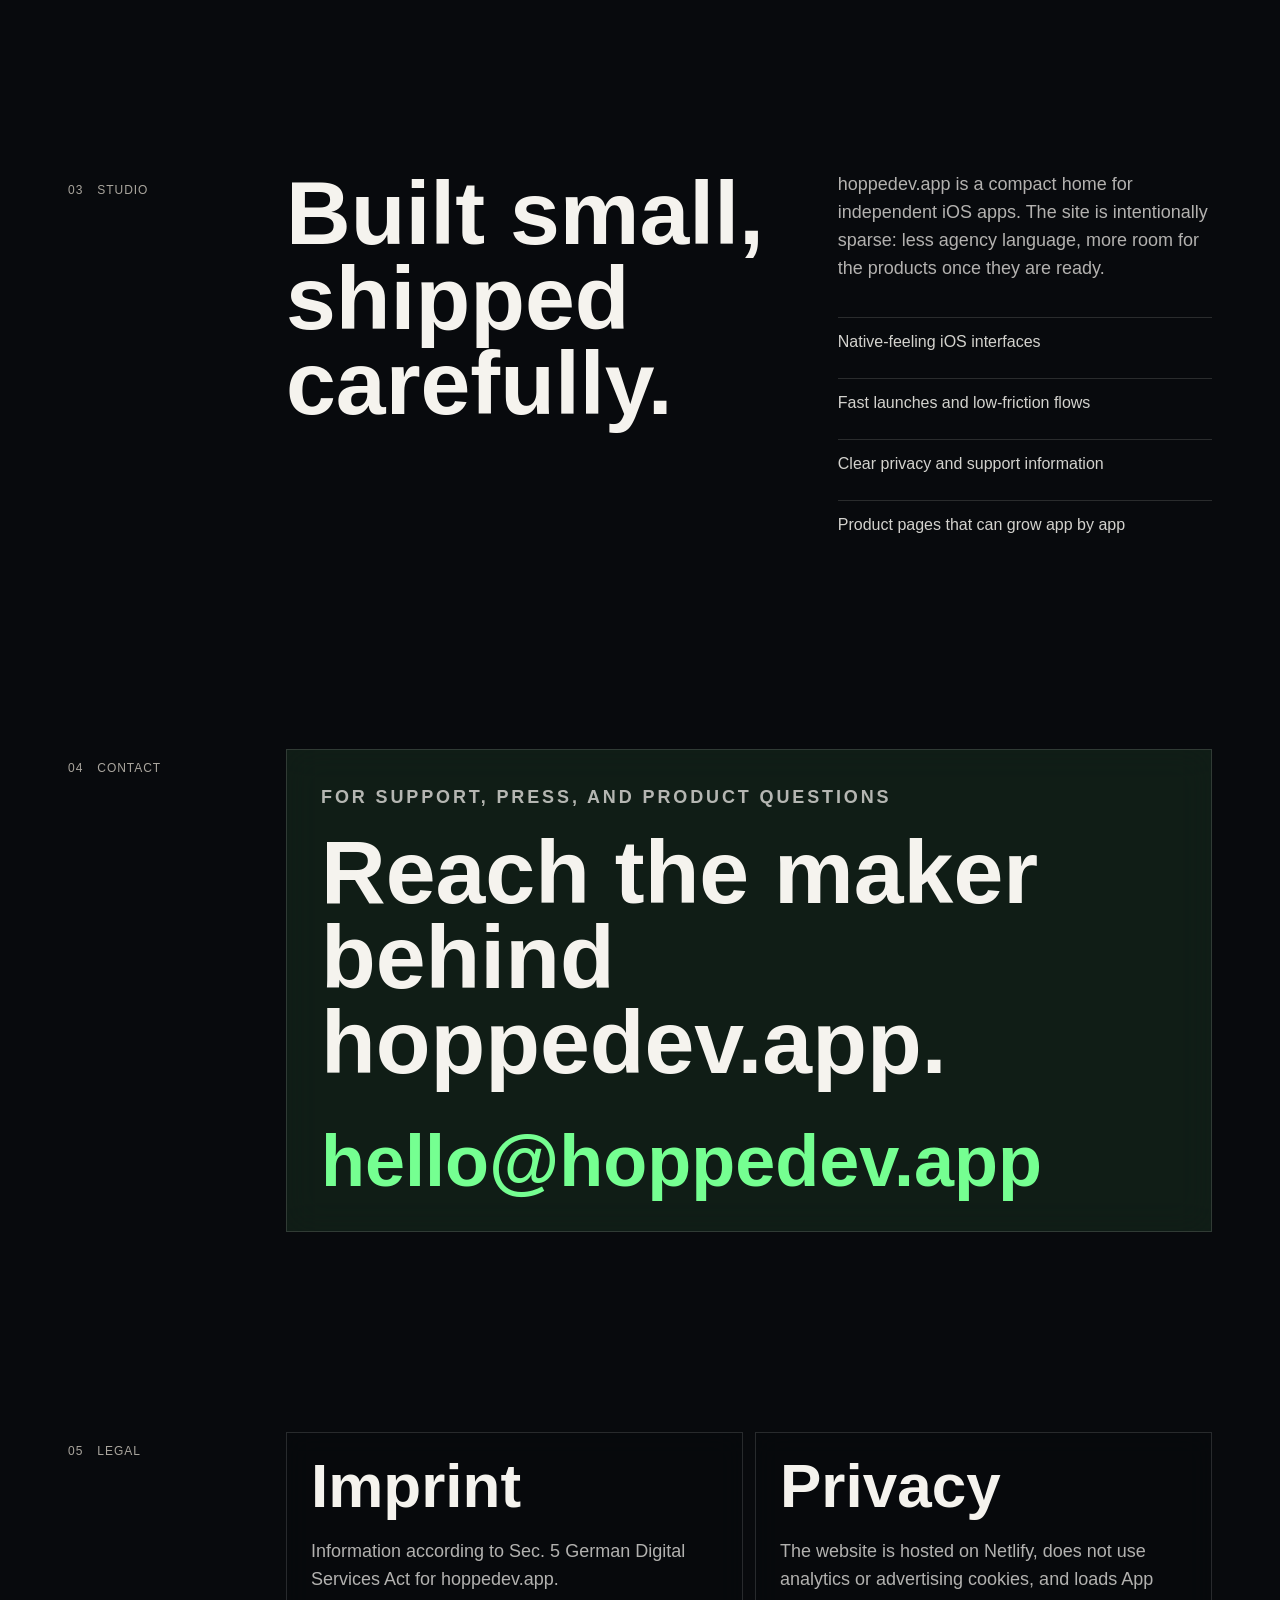
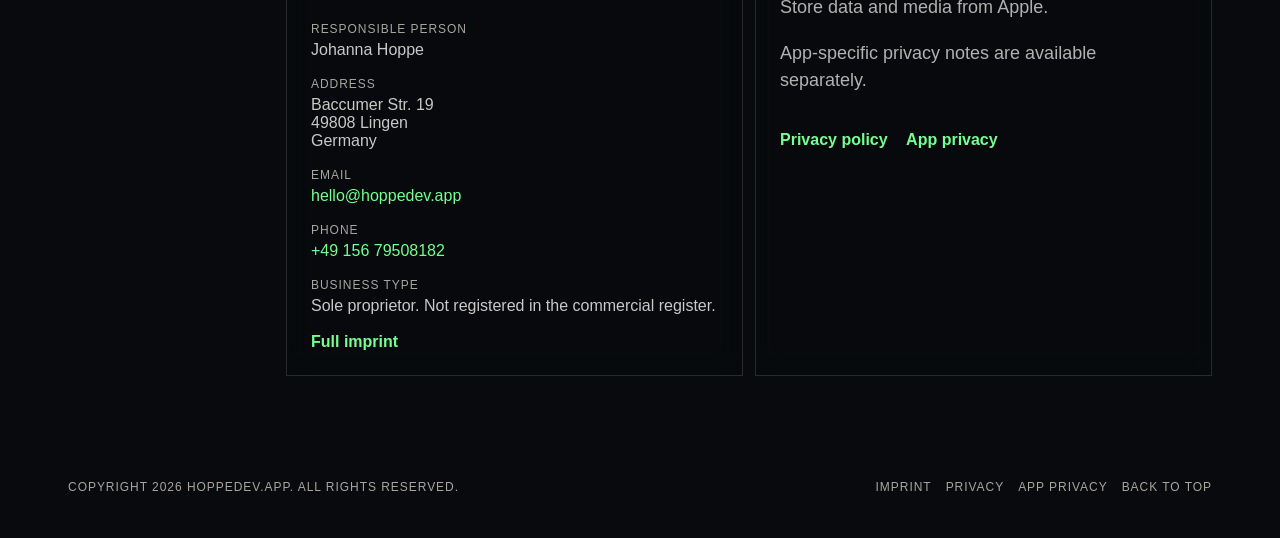
==== commit b2e7458d: "Improve mobile layout" ====
--- a/index.html
+++ b/index.html
@@ -18,7 +18,7 @@
     <meta property="og:url" content="https://hoppedev.app" />
     <link rel="canonical" href="https://hoppedev.app" />
     <link rel="preload" href="/api/apps" as="fetch" type="application/json" crossorigin="anonymous" />
-    <link rel="stylesheet" href="styles.css" />
+    <link rel="stylesheet" href="styles.css?v=20260703-mobile" />
     <script type="importmap">
       {
         "imports": {
--- a/styles.css
+++ b/styles.css
@@ -499,6 +499,7 @@
   padding: 20px;
   pointer-events: none;
   visibility: hidden;
+  overflow-y: auto;
 }
 
 .app-modal[aria-hidden="false"] {
@@ -524,8 +525,10 @@
 .modal-window {
   position: relative;
   z-index: 2;
+  display: flex;
+  flex-direction: column;
   width: min(1060px, 100%);
-  max-height: min(780px, calc(100vh - 40px));
+  max-height: min(780px, calc(100dvh - 40px));
   overflow: hidden;
   border: 1px solid rgba(245, 243, 238, 0.24);
   background: #07090b;
@@ -547,6 +550,7 @@
 
 .modal-header {
   display: flex;
+  flex: 0 0 auto;
   align-items: flex-start;
   justify-content: space-between;
   gap: 18px;
@@ -611,12 +615,16 @@
 
 .modal-content {
   display: grid;
+  flex: 1 1 auto;
   grid-template-columns: minmax(0, 0.95fr) minmax(280px, 0.8fr);
   gap: 20px;
-  max-height: calc(100vh - 154px);
-  overflow: auto;
+  min-height: 0;
+  overflow-y: auto;
+  overscroll-behavior: contain;
   padding: 22px;
   background: #07090b;
+  scrollbar-gutter: stable;
+  -webkit-overflow-scrolling: touch;
 }
 
 .modal-copy p {
@@ -826,22 +834,49 @@
 
 @media (max-width: 820px) {
   .site-header {
+    position: relative;
+    top: auto;
+    left: auto;
+    right: auto;
     align-items: flex-start;
     flex-direction: column;
+    gap: 10px;
+    width: calc(100% - 24px);
+    margin: 12px auto 0;
+    padding: 12px;
   }
 
   .site-header nav {
-    flex-wrap: wrap;
+    flex-wrap: nowrap;
     justify-content: flex-start;
+    width: 100%;
+    max-width: none;
+    gap: 2px;
+    overflow-x: auto;
+    scrollbar-width: none;
+    -webkit-overflow-scrolling: touch;
+  }
+
+  .site-header nav::-webkit-scrollbar {
+    display: none;
+  }
+
+  .site-header nav a {
+    min-height: 30px;
+    flex: 0 0 auto;
   }
 
   .section {
     min-height: auto;
-    padding-top: 150px;
+    padding-top: 74px;
+    padding-bottom: 52px;
   }
 
   .hero {
-    min-height: 100vh;
+    min-height: calc(100svh - 116px);
+    align-content: center;
+    padding-top: 38px;
+    padding-bottom: 40px;
   }
 
   .hero-meta,
@@ -893,38 +928,217 @@
     flex-direction: column;
   }
 
+  .app-row {
+    grid-template-columns: minmax(0, 1fr) auto;
+    gap: 12px;
+    align-items: center;
+  }
+
+  .app-row > a {
+    align-self: center;
+    min-height: 34px;
+    padding: 0 10px;
+    white-space: nowrap;
+  }
+
   .modal-window {
-    max-height: calc(100vh - 24px);
-  }
-
-  .modal-content {
-    max-height: calc(100vh - 142px);
+    max-height: calc(100dvh - 24px);
   }
 }
 
 @media (max-width: 520px) {
   .site-header {
-    top: 10px;
-    left: 10px;
-    right: 10px;
+    width: calc(100% - 24px);
+    margin-top: 10px;
+    padding: 10px 10px 8px;
+  }
+
+  .brand {
+    font-size: 13px;
   }
 
   .site-header nav a {
-    padding: 0 8px;
+    min-height: 28px;
+    padding: 0 7px;
     font-size: 12px;
   }
 
   h1 {
-    font-size: clamp(42px, 11vw, 54px);
+    font-size: clamp(40px, 13vw, 58px);
+    white-space: normal;
   }
 
   .section {
-    padding-left: 20px;
-    padding-right: 20px;
+    padding: 58px 20px 46px;
+  }
+
+  .hero {
+    min-height: calc(100svh - 104px);
+    gap: 26px;
+    align-content: center;
+    padding-top: 24px;
+    padding-bottom: 34px;
   }
 
   .hero-copy {
-    padding-top: 90px;
+    padding-top: 0;
+  }
+
+  .eyebrow {
+    margin-bottom: 12px;
+    font-size: 11px;
+  }
+
+  .lede {
+    font-size: 22px;
+  }
+
+  .hero-meta div {
+    min-height: 74px;
+    padding: 14px;
+  }
+
+  .hero-meta strong {
+    margin-top: 12px;
+  }
+
+  .section-body h2 {
+    margin-bottom: 16px;
+    font-size: clamp(38px, 12vw, 56px);
+    line-height: 1;
+  }
+
+  .section-body > p,
+  .split p,
+  .legal-grid p {
+    font-size: 17px;
+    line-height: 1.5;
+  }
+
+  .app-grid {
+    margin-top: 28px;
+  }
+
+  .app-card {
+    padding: 14px;
+  }
+
+  .app-open {
+    min-height: 0;
+  }
+
+  .app-icon-img {
+    width: 64px;
+    height: 64px;
+    margin-bottom: 28px;
+    border-radius: 16px;
+  }
+
+  .app-card h3 {
+    font-size: 24px;
+  }
+
+  .app-row {
+    padding: 12px 0;
+  }
+
+  .app-row-main {
+    grid-template-columns: 54px minmax(0, 1fr);
+    gap: 12px;
+  }
+
+  .app-row-icon {
+    width: 54px;
+    height: 54px;
+    border-radius: 13px;
+  }
+
+  .app-row strong {
+    font-size: 17px;
+  }
+
+  .app-row small {
+    font-size: 13px;
+  }
+
+  .app-row > a {
+    font-size: 12px;
+  }
+
+  .contact-panel,
+  .legal-grid article {
+    padding: 20px;
+  }
+
+  .contact-link {
+    font-size: clamp(28px, 11vw, 44px);
+    overflow-wrap: anywhere;
+  }
+
+  .app-modal {
+    align-items: start;
+    padding: 10px;
+  }
+
+  .modal-window {
+    width: 100%;
+    max-height: calc(100dvh - 20px);
+    background: #07090b;
+  }
+
+  .modal-header {
+    gap: 10px;
+    padding: 8px;
+  }
+
+  .modal-title-block {
+    gap: 10px;
+  }
+
+  .modal-title-block img {
+    width: 44px;
+    height: 44px;
+    border-radius: 12px;
+  }
+
+  .modal-title-block h2 {
+    font-size: clamp(18px, 5.6vw, 23px);
+    line-height: 1.04;
+  }
+
+  .modal-title-block p {
+    font-size: 13px;
+  }
+
+  .modal-close {
+    width: 32px;
+    height: 32px;
+  }
+
+  .modal-content {
+    gap: 18px;
+    padding: 16px;
+  }
+
+  .modal-copy p {
+    font-size: 15px;
+    line-height: 1.5;
+  }
+
+  .modal-actions {
+    margin-top: 18px;
+  }
+
+  .modal-screenshots img {
+    border-radius: 14px;
+  }
+
+  .legal-page {
+    padding: 56px 18px 64px;
+  }
+
+  .legal-document h2 {
+    margin-top: 32px;
   }
 
   .site-footer {
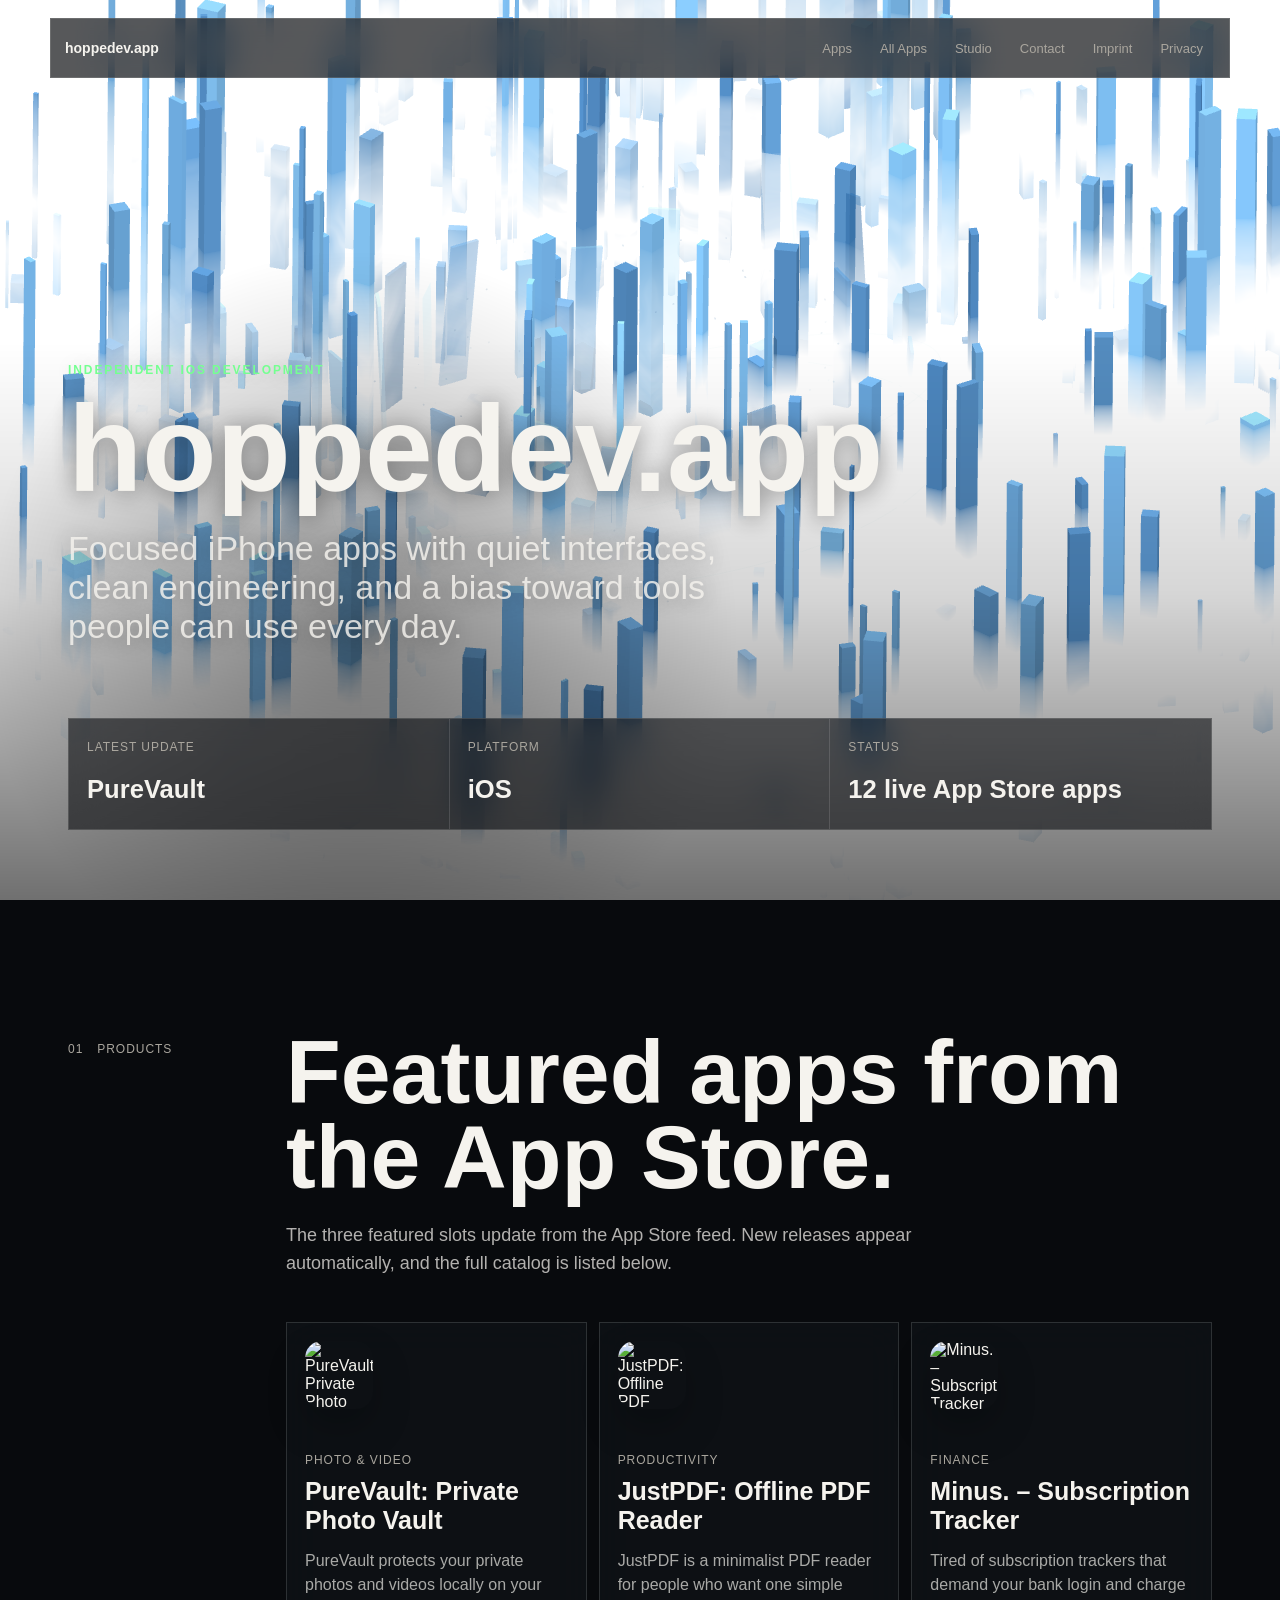
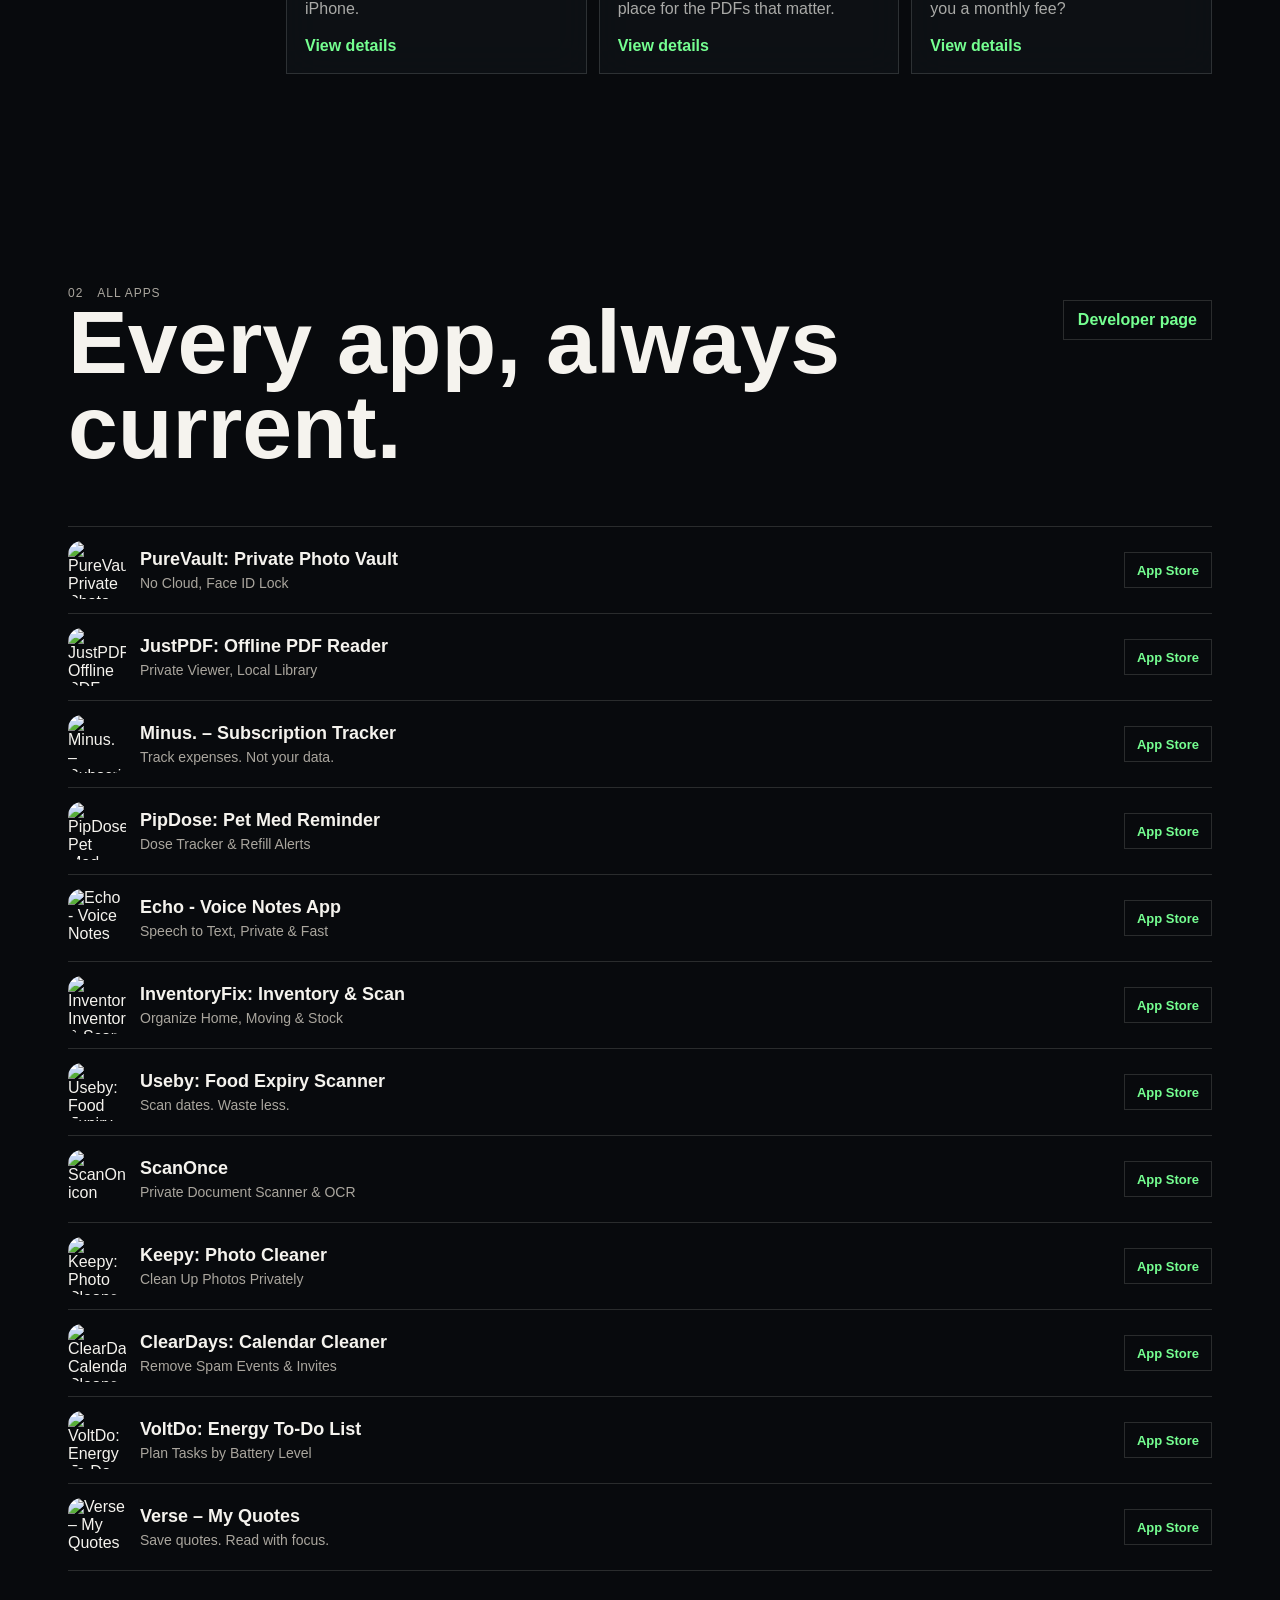
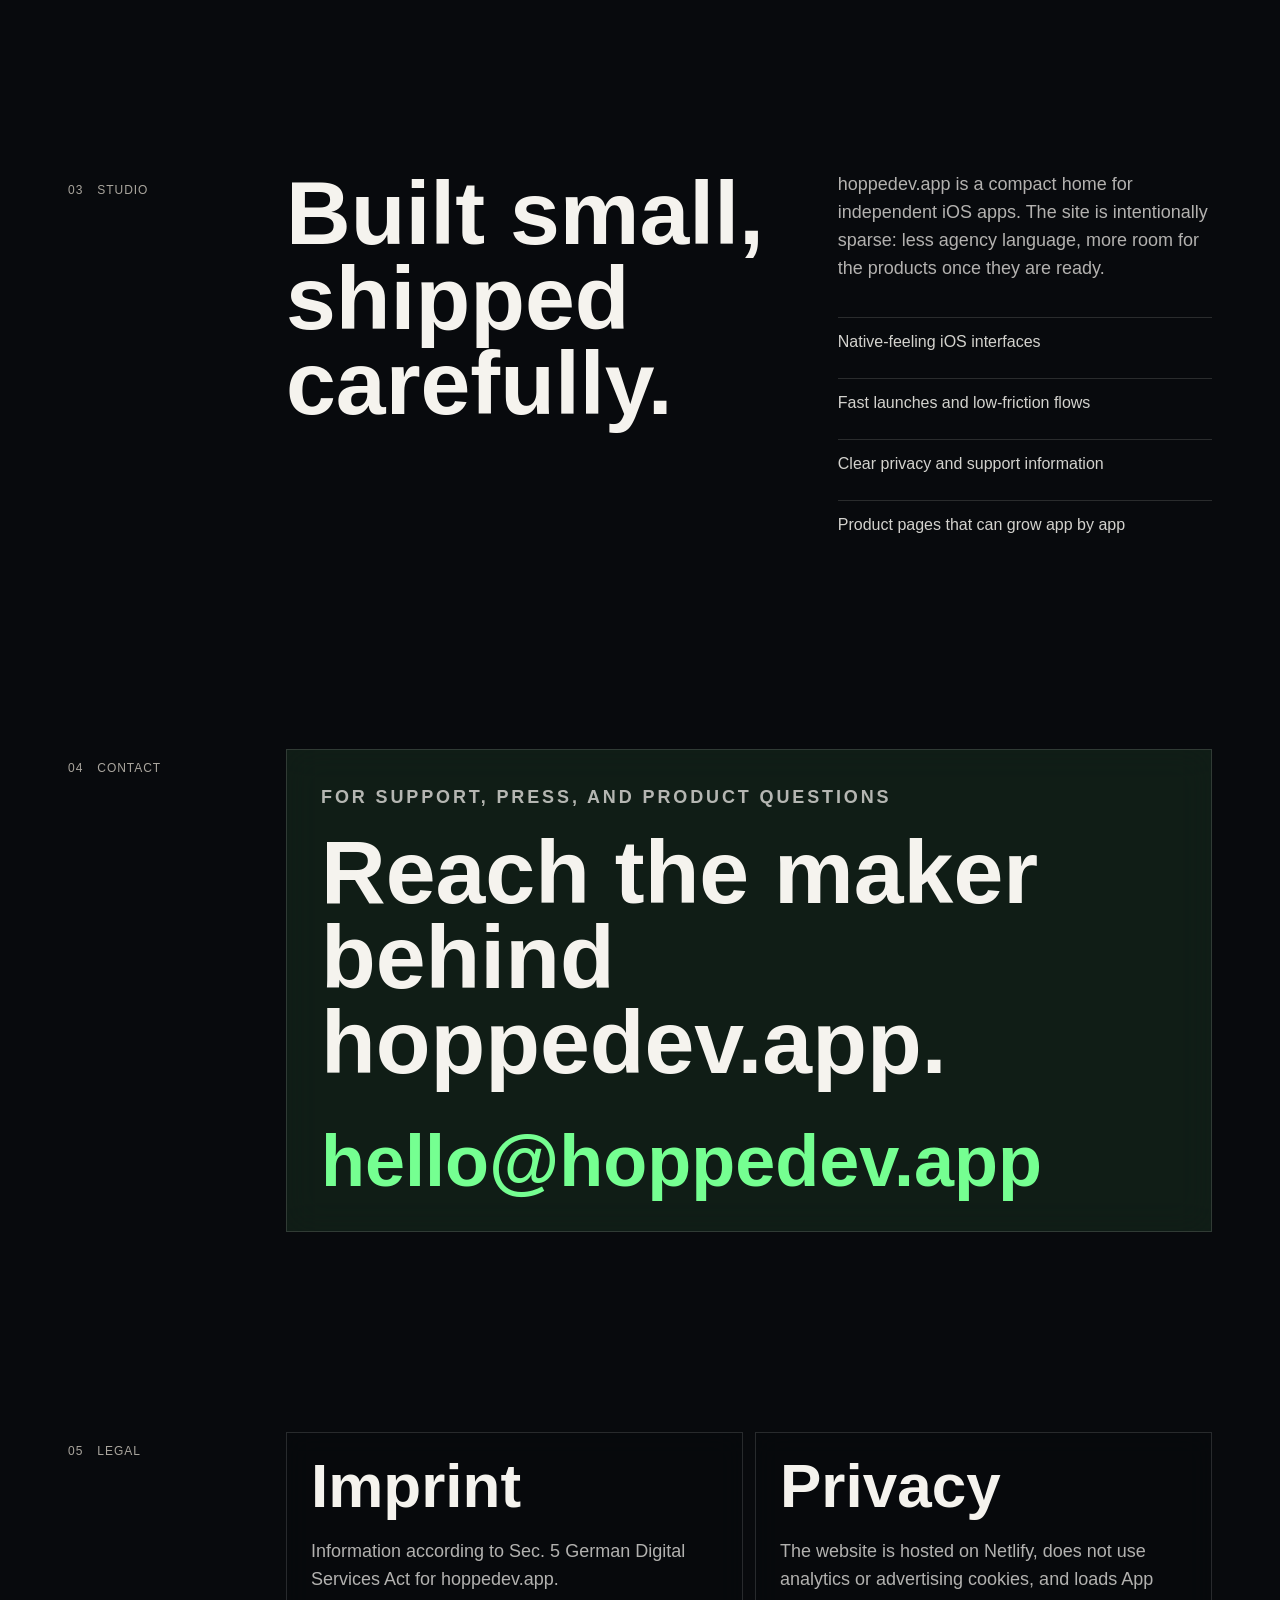
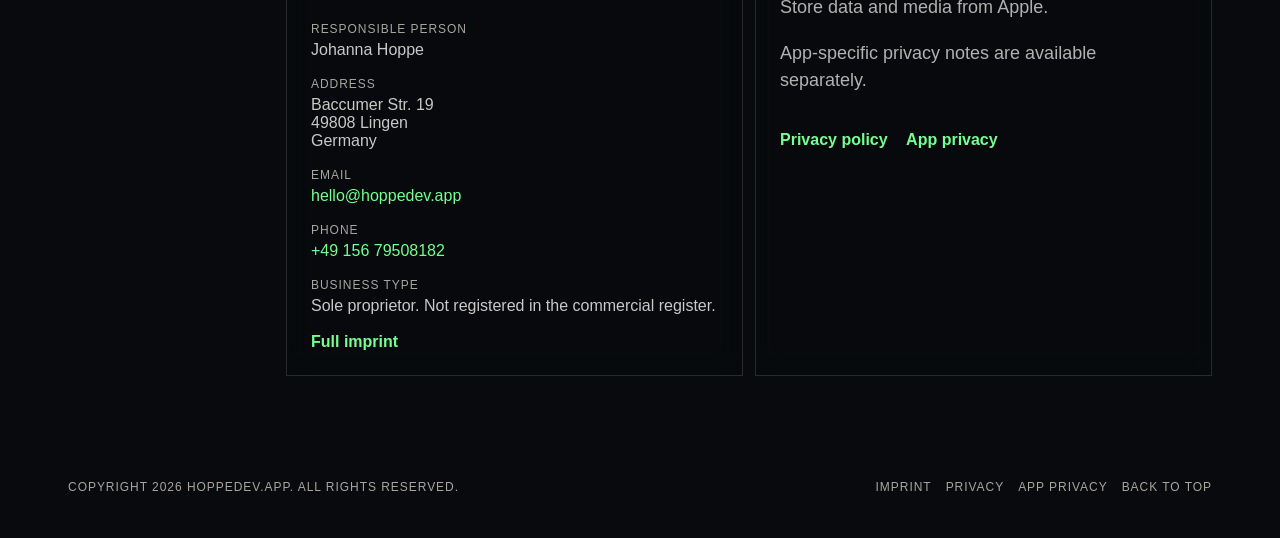
==== commit cab8f67e: "Fix mobile contact email sizing" ====
--- a/index.html
+++ b/index.html
@@ -18,7 +18,7 @@
     <meta property="og:url" content="https://hoppedev.app" />
     <link rel="canonical" href="https://hoppedev.app" />
     <link rel="preload" href="/api/apps" as="fetch" type="application/json" crossorigin="anonymous" />
-    <link rel="stylesheet" href="styles.css?v=20260703-mobile" />
+    <link rel="stylesheet" href="styles.css?v=20260703-mobile-email" />
     <script type="importmap">
       {
         "imports": {
--- a/styles.css
+++ b/styles.css
@@ -1071,8 +1071,11 @@
   }
 
   .contact-link {
-    font-size: clamp(28px, 11vw, 44px);
-    overflow-wrap: anywhere;
+    display: block;
+    font-size: clamp(25px, 7.8vw, 34px);
+    line-height: 1.08;
+    white-space: nowrap;
+    overflow-wrap: normal;
   }
 
   .app-modal {
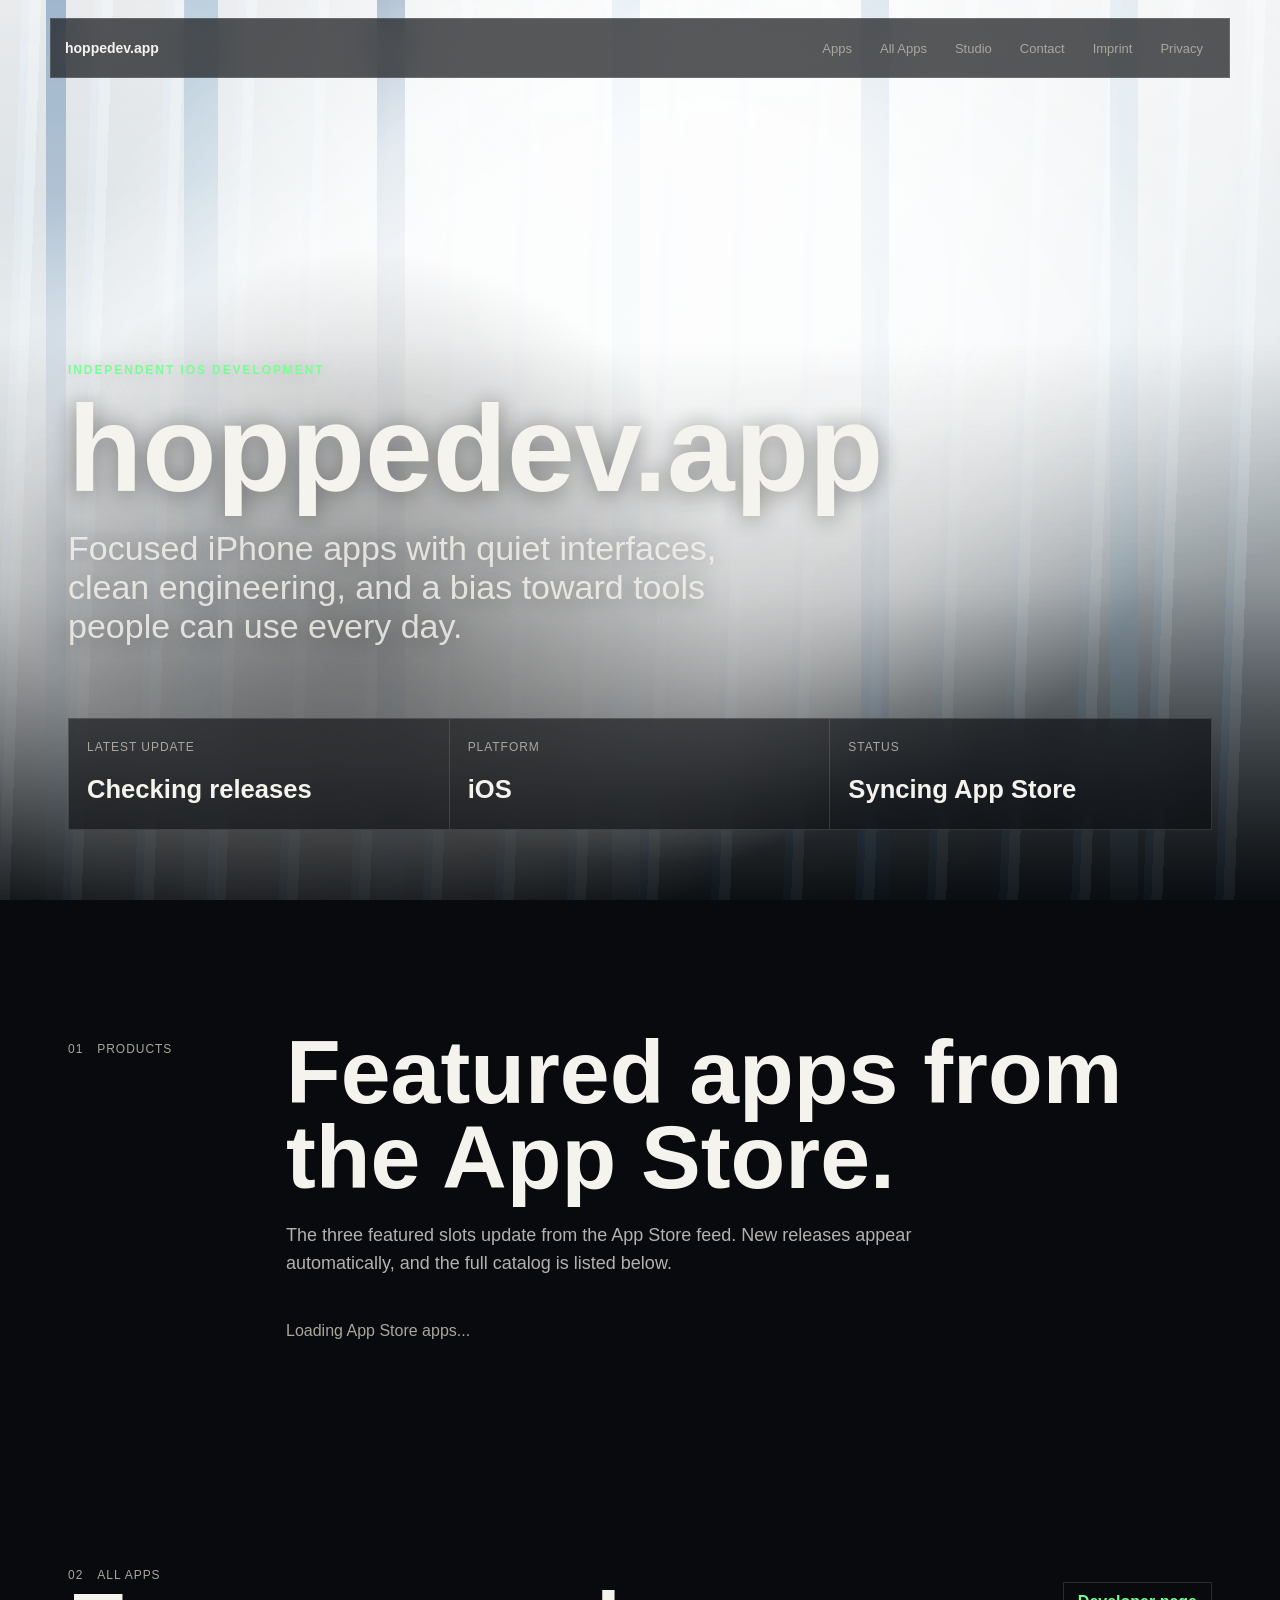
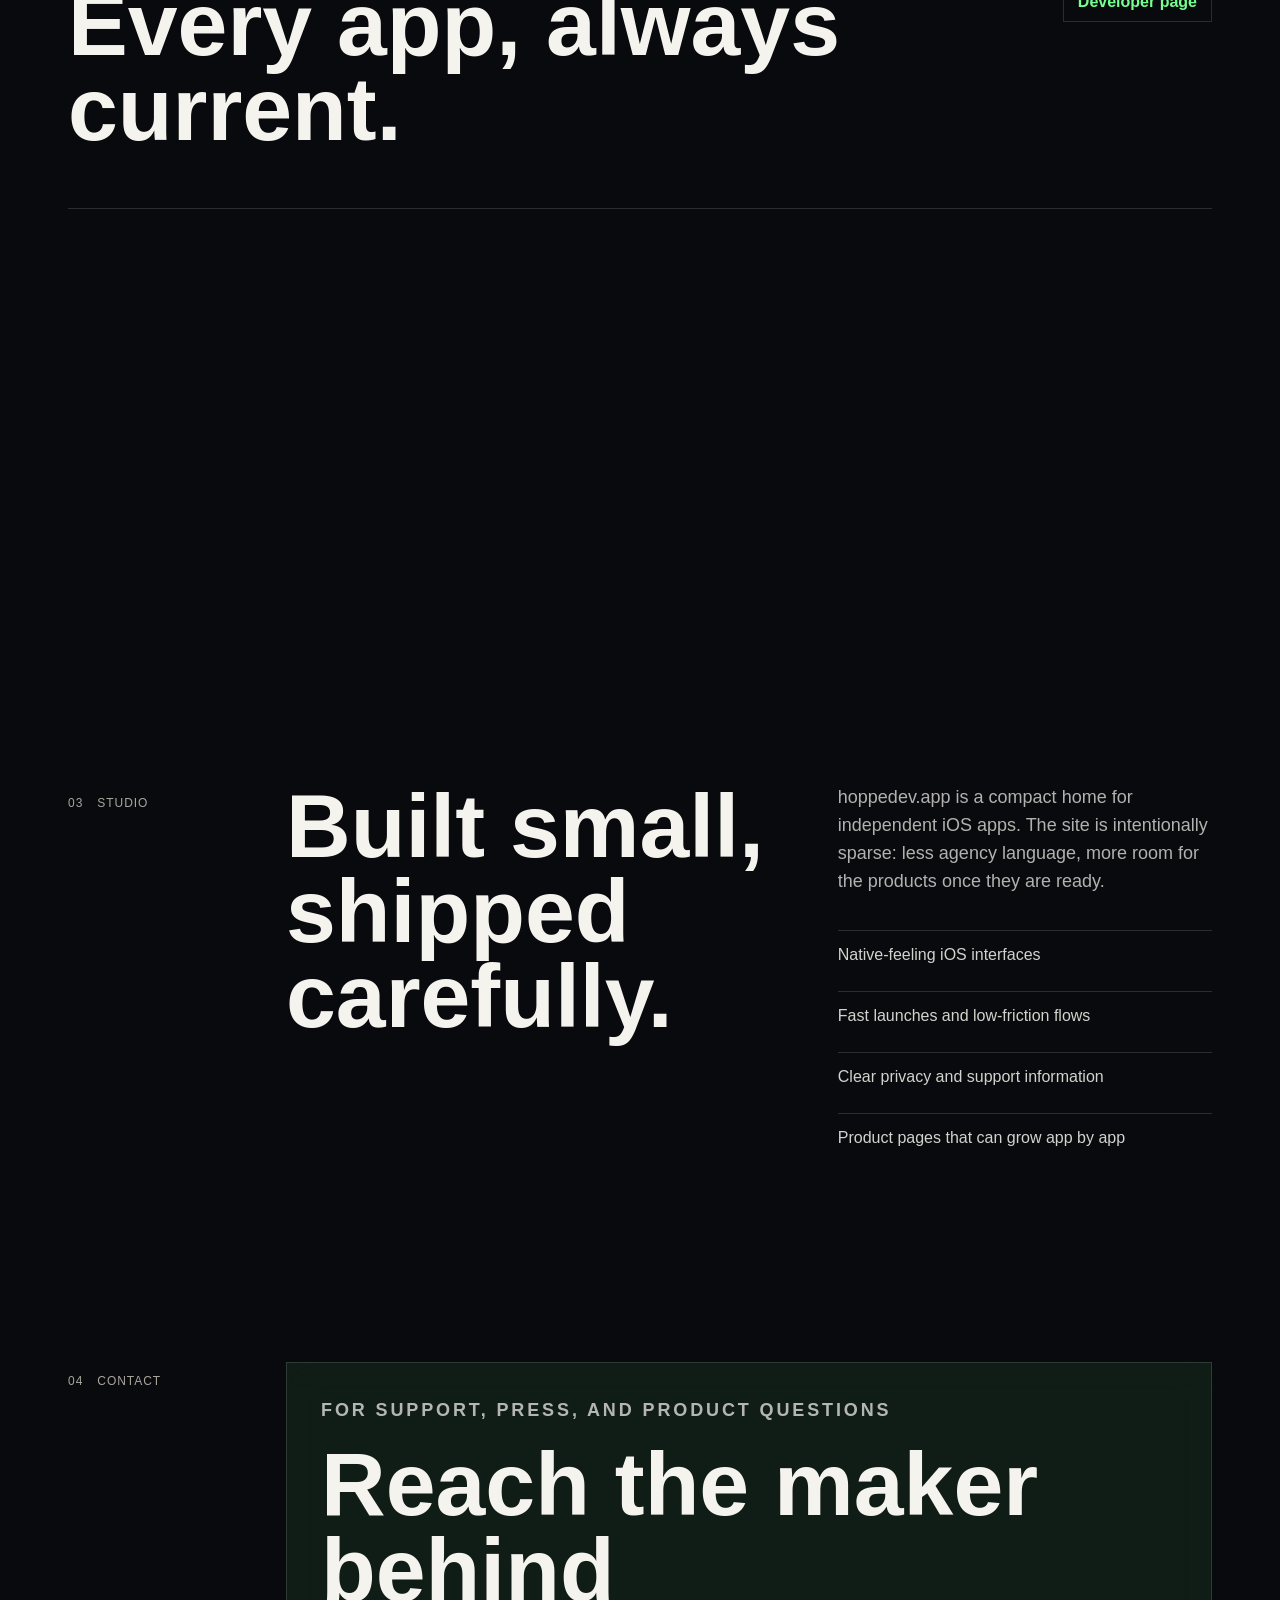
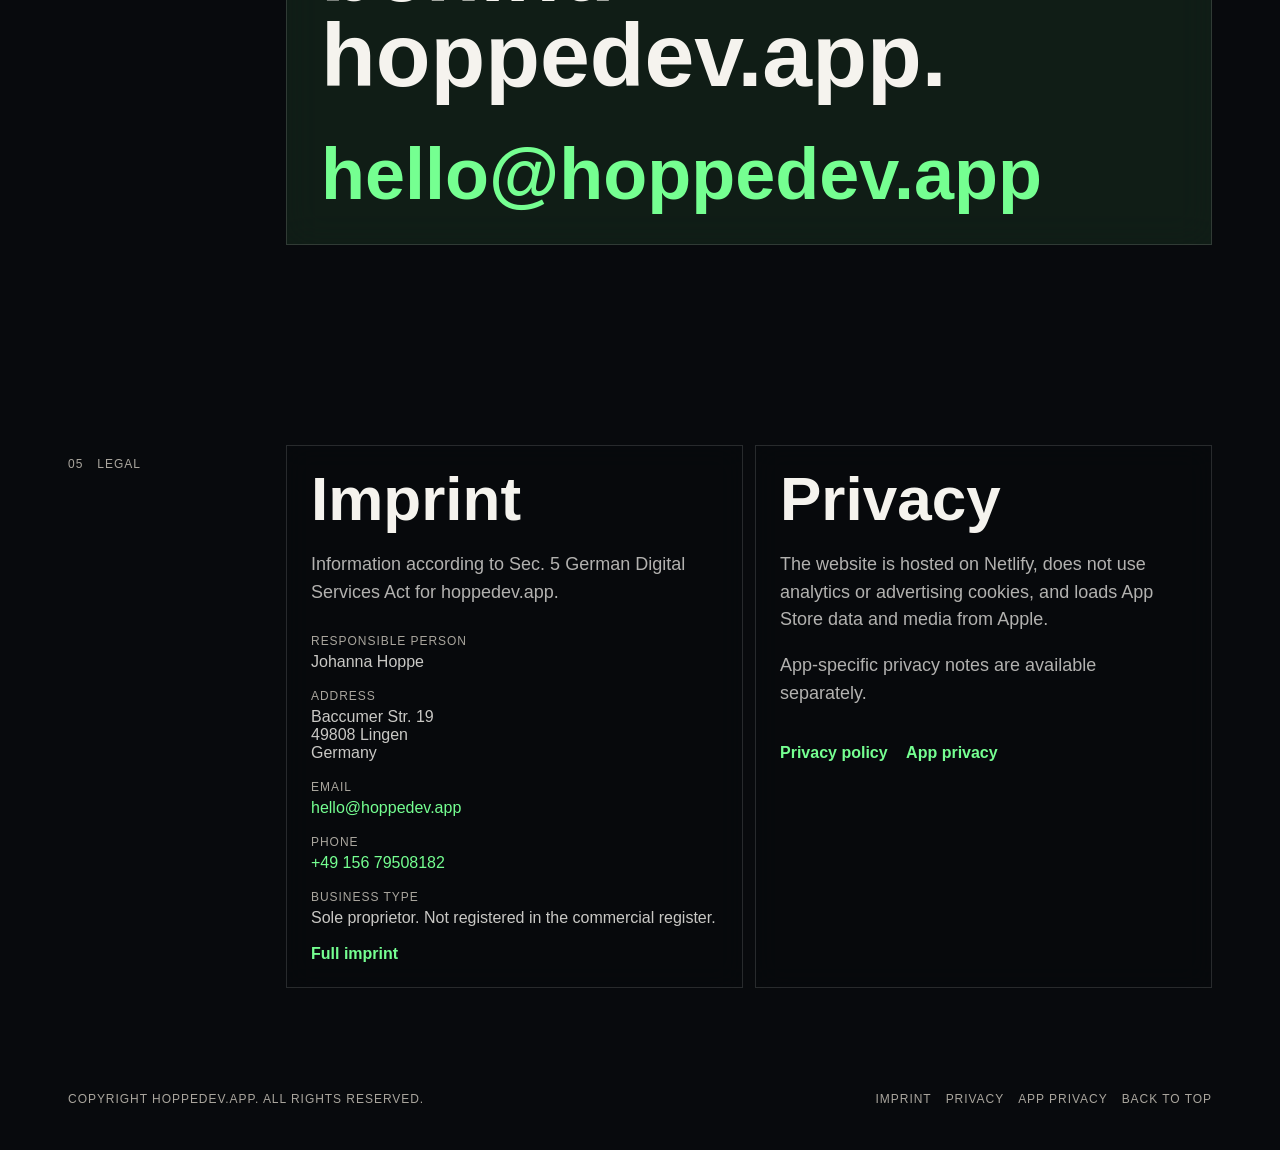
==== commit 9f6263fd: "Use CSS var for scene opacity and add placeholder" ====
--- a/index.html
+++ b/index.html
@@ -18,7 +18,8 @@
     <meta property="og:url" content="https://hoppedev.app" />
     <link rel="canonical" href="https://hoppedev.app" />
     <link rel="preload" href="/api/apps" as="fetch" type="application/json" crossorigin="anonymous" />
-    <link rel="stylesheet" href="styles.css?v=20260703-mobile-email" />
+    <link rel="modulepreload" href="vendor/three.module.js" />
+    <link rel="stylesheet" href="styles.css?v=20260704-fog-fast" />
     <script type="importmap">
       {
         "imports": {
@@ -44,6 +45,7 @@
 
     <main id="top">
       <section class="hero section">
+        <div class="hero-scene-placeholder" aria-hidden="true"></div>
         <canvas id="scene" aria-hidden="true"></canvas>
         <div class="grain" aria-hidden="true"></div>
         <div class="hero-copy">
@@ -223,6 +225,6 @@
       </section>
     </div>
 
-    <script type="module" src="app.js?v=20260703-list-icons"></script>
+    <script type="module" src="app.js?v=20260704-fog-fast"></script>
   </body>
 </html>
--- a/styles.css
+++ b/styles.css
@@ -74,6 +74,65 @@
   transform: translateX(-50%);
   z-index: 0;
   background: radial-gradient(circle at 60% 40%, #232825 0%, #0b0d0f 52%, #030405 100%);
+  opacity: 0;
+  transition: opacity 420ms ease-out;
+}
+
+.hero.scene-ready #scene {
+  opacity: var(--scene-opacity, 1);
+}
+
+.hero-scene-placeholder {
+  position: absolute;
+  inset: 0;
+  z-index: 0;
+  overflow: hidden;
+  background:
+    linear-gradient(to bottom, rgba(255, 255, 255, 0.9), rgba(233, 243, 247, 0.82) 34%, rgba(232, 242, 246, 0.66) 64%, rgba(8, 10, 13, 0.5) 100%),
+    repeating-linear-gradient(
+      92deg,
+      transparent 0 22px,
+      rgba(42, 103, 156, 0.72) 22px 30px,
+      rgba(151, 190, 211, 0.54) 30px 41px,
+      transparent 41px 72px
+    ),
+    radial-gradient(circle at 52% 36%, rgba(255, 255, 255, 0.92), rgba(195, 223, 236, 0.62) 34%, rgba(42, 103, 156, 0.3) 72%);
+  transform: translateZ(0);
+  transition: opacity 520ms ease-out;
+}
+
+.hero-scene-placeholder::before,
+.hero-scene-placeholder::after {
+  position: absolute;
+  inset: -8% -4%;
+  content: "";
+  pointer-events: none;
+}
+
+.hero-scene-placeholder::before {
+  opacity: 0.78;
+  background:
+    linear-gradient(90deg, transparent 0 7%, rgba(34, 92, 148, 0.52) 7% 8.5%, transparent 8.5% 13%),
+    linear-gradient(90deg, transparent 0 17%, rgba(103, 153, 190, 0.48) 17% 19.5%, transparent 19.5% 26%),
+    linear-gradient(90deg, transparent 0 31%, rgba(28, 78, 130, 0.58) 31% 33%, transparent 33% 41%),
+    linear-gradient(90deg, transparent 0 48%, rgba(114, 167, 204, 0.52) 48% 50%, transparent 50% 59%),
+    linear-gradient(90deg, transparent 0 66%, rgba(37, 99, 158, 0.54) 66% 68%, transparent 68% 76%),
+    linear-gradient(90deg, transparent 0 84%, rgba(117, 169, 204, 0.5) 84% 86%, transparent 86% 100%);
+  mask-image: linear-gradient(to bottom, black 0%, black 74%, transparent 100%);
+}
+
+.hero-scene-placeholder::after {
+  opacity: 0.92;
+  background:
+    radial-gradient(ellipse at 50% 42%, rgba(255, 255, 255, 0.96) 0 24%, rgba(255, 255, 255, 0.76) 36%, transparent 58%),
+    radial-gradient(ellipse at 25% 62%, rgba(255, 255, 255, 0.74) 0 20%, transparent 44%),
+    radial-gradient(ellipse at 74% 18%, rgba(255, 255, 255, 0.62) 0 18%, transparent 42%),
+    linear-gradient(to bottom, transparent 0%, rgba(255, 255, 255, 0.54) 38%, rgba(8, 10, 13, 0.32) 100%);
+  filter: blur(0.2px);
+}
+
+.hero.scene-ready .hero-scene-placeholder {
+  opacity: 0;
 }
 
 .grain {
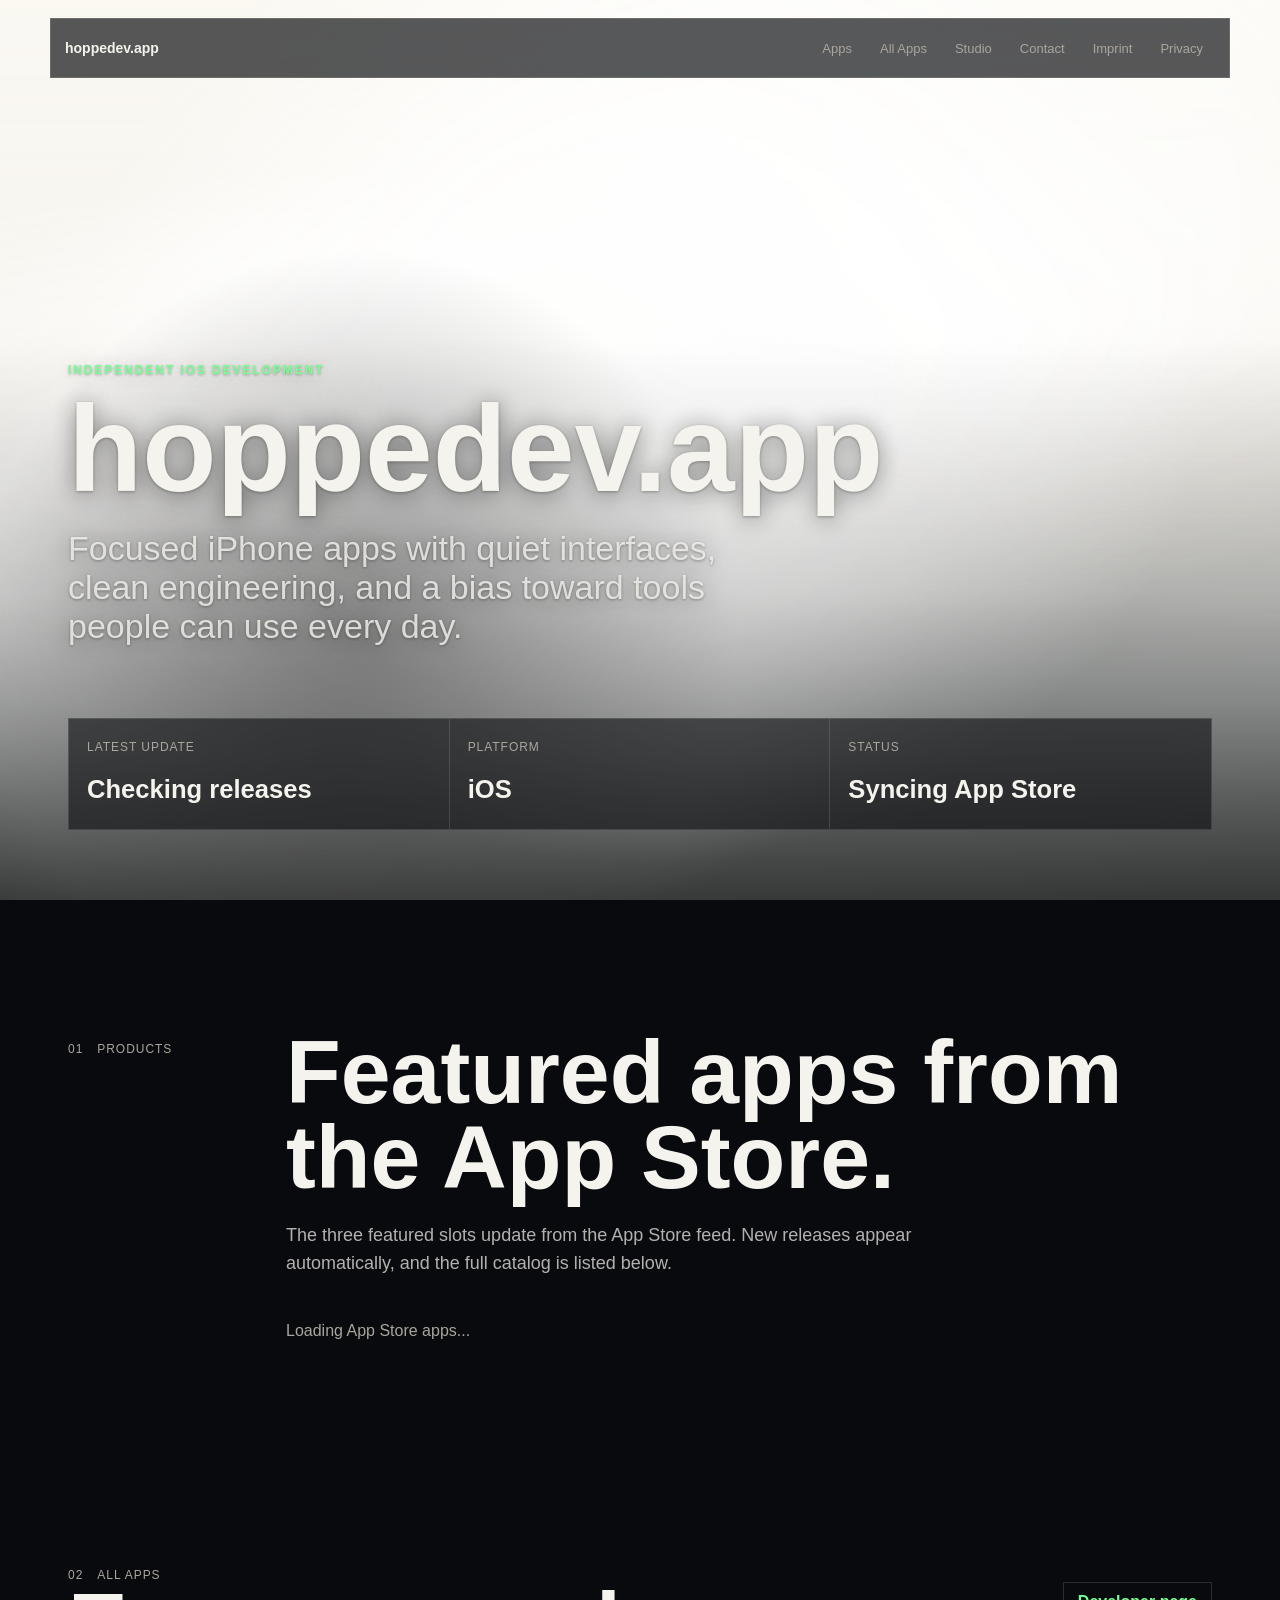
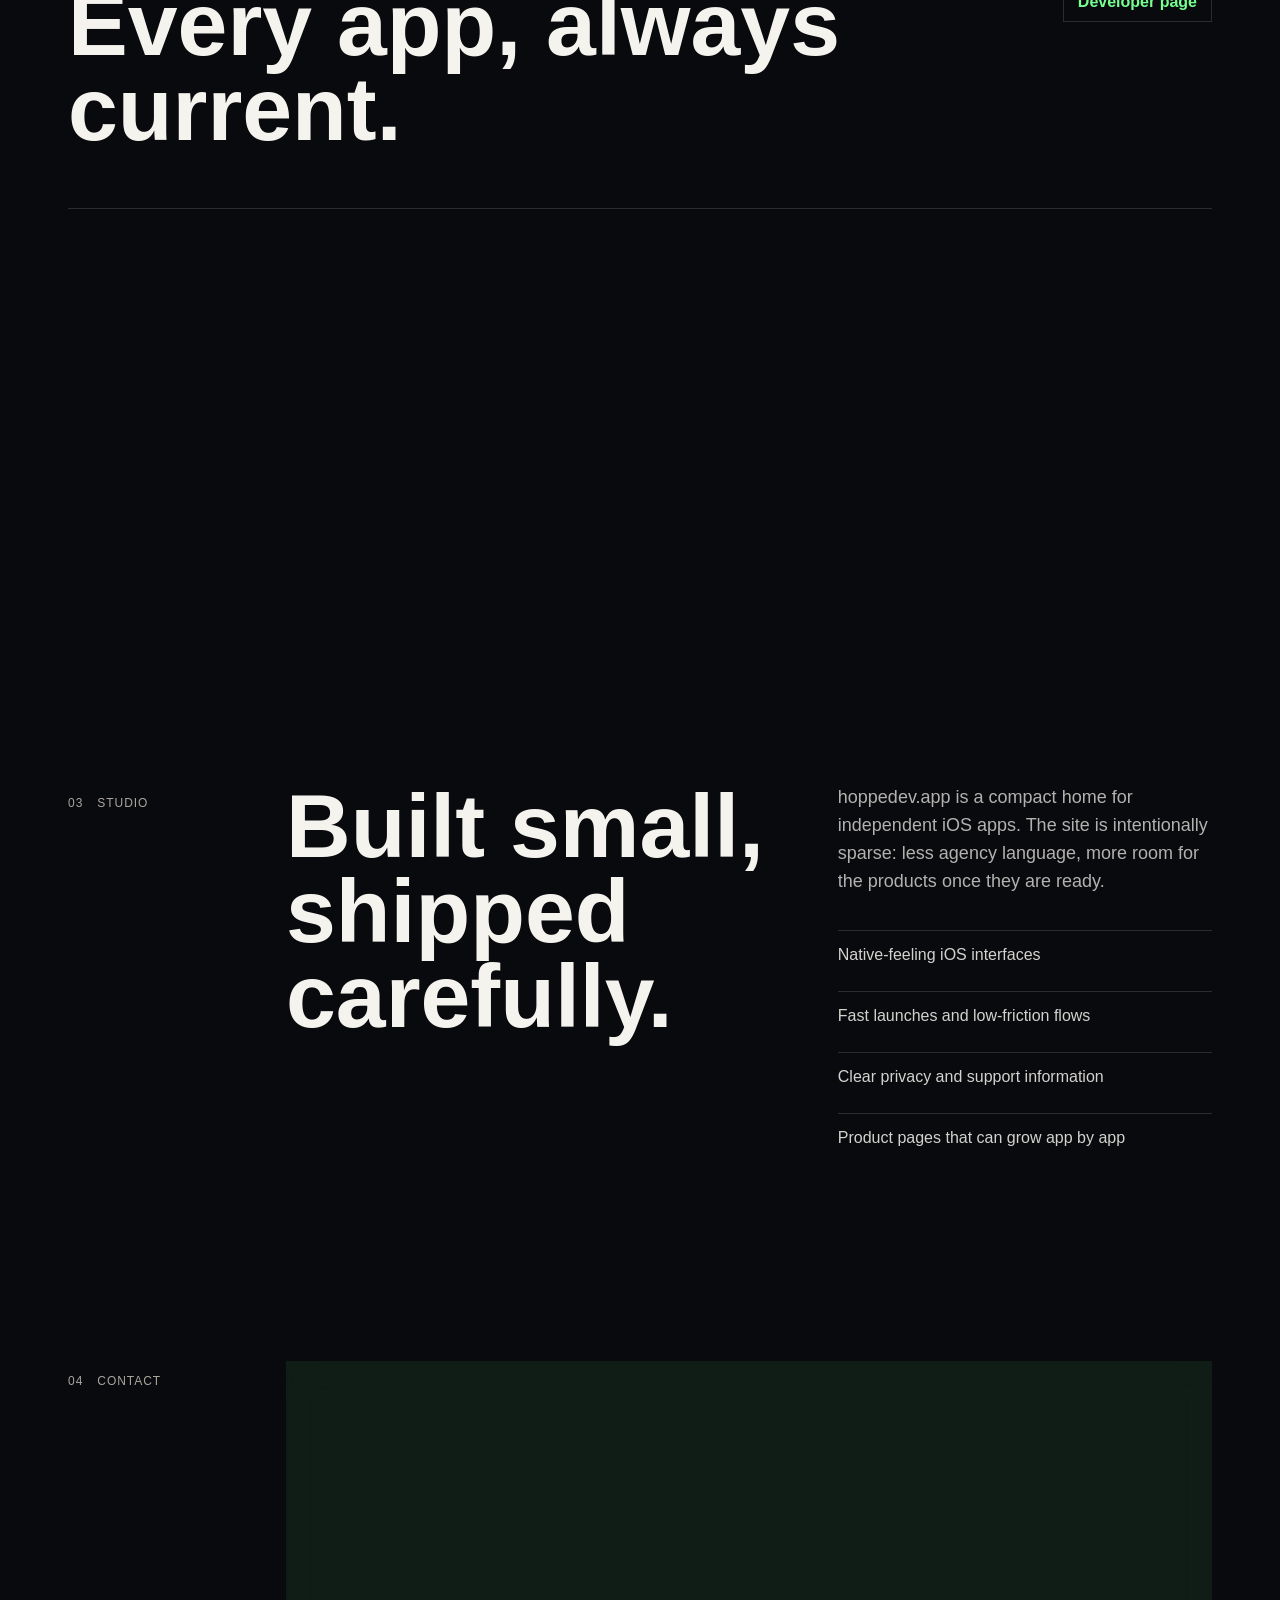
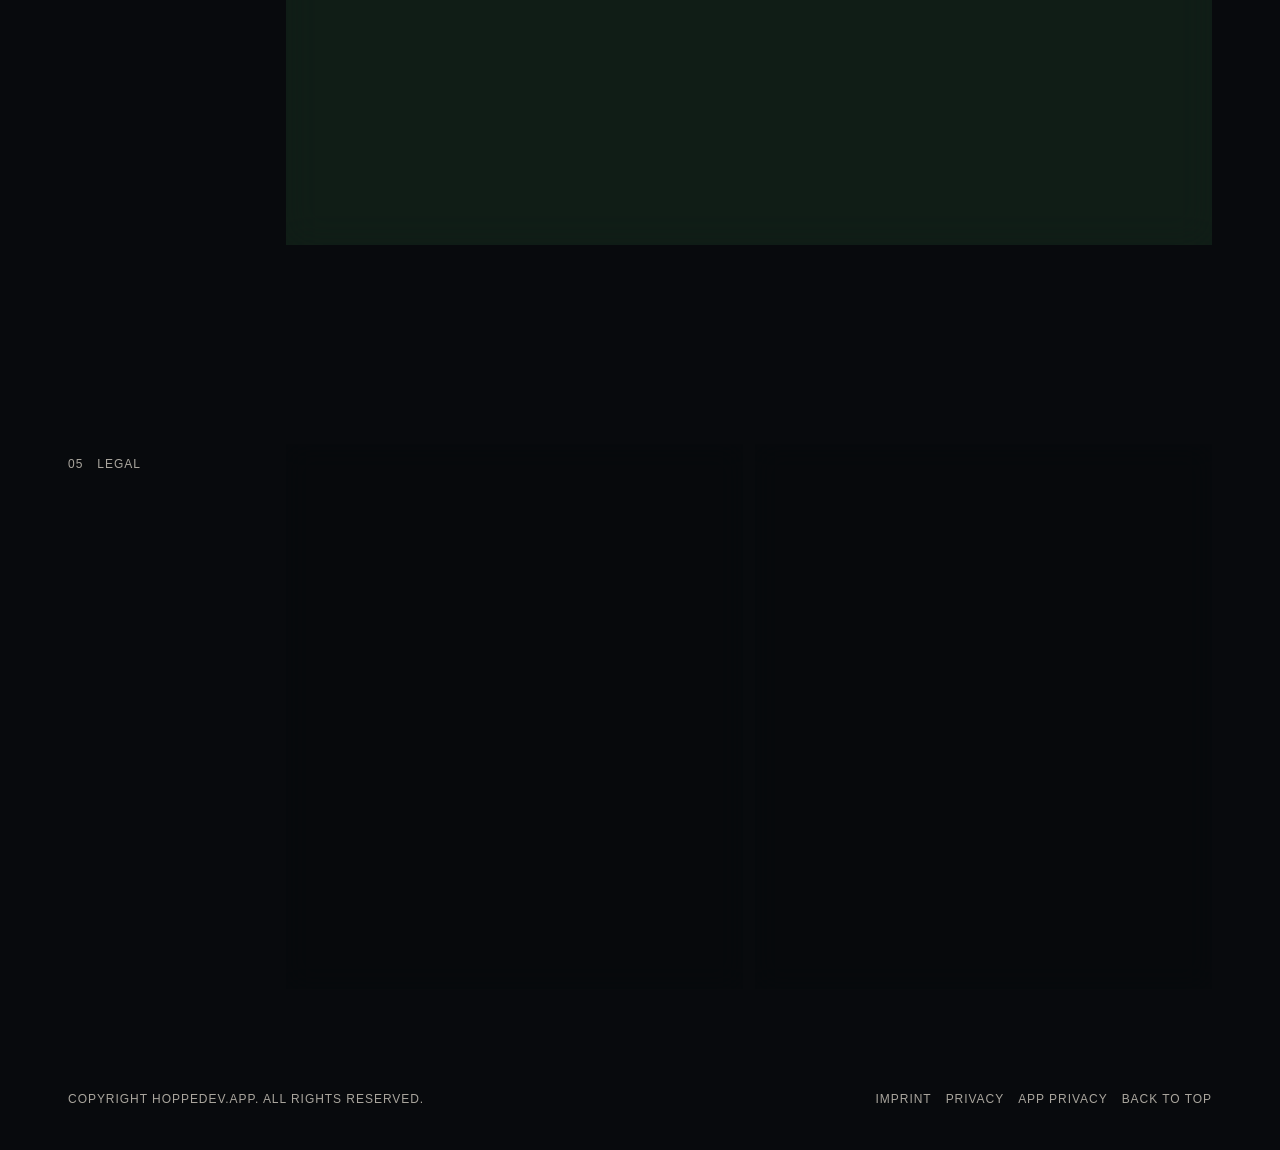
==== commit 229a9c0d: "Replace hero with procedural cloud atmosphere Swap the noise-fog city scene for a bright shader-driv" ====
--- a/index.html
+++ b/index.html
@@ -19,7 +19,7 @@
     <link rel="canonical" href="https://hoppedev.app" />
     <link rel="preload" href="/api/apps" as="fetch" type="application/json" crossorigin="anonymous" />
     <link rel="modulepreload" href="vendor/three.module.js" />
-    <link rel="stylesheet" href="styles.css?v=20260704-fog-fast" />
+    <link rel="stylesheet" href="styles.css?v=20260929-atmosphere" />
     <script type="importmap">
       {
         "imports": {
@@ -225,6 +225,6 @@
       </section>
     </div>
 
-    <script type="module" src="app.js?v=20260704-fog-fast"></script>
+    <script type="module" src="app.js?v=20260929-atmosphere"></script>
   </body>
 </html>
--- a/styles.css
+++ b/styles.css
@@ -73,7 +73,7 @@
   min-width: 100vw;
   transform: translateX(-50%);
   z-index: 0;
-  background: radial-gradient(circle at 60% 40%, #232825 0%, #0b0d0f 52%, #030405 100%);
+  background: linear-gradient(180deg, #faf8f1 0%, #f1ece0 52%, #e3e6e2 100%);
   opacity: 0;
   transition: opacity 420ms ease-out;
 }
@@ -88,15 +88,10 @@
   z-index: 0;
   overflow: hidden;
   background:
-    linear-gradient(to bottom, rgba(255, 255, 255, 0.9), rgba(233, 243, 247, 0.82) 34%, rgba(232, 242, 246, 0.66) 64%, rgba(8, 10, 13, 0.5) 100%),
-    repeating-linear-gradient(
-      92deg,
-      transparent 0 22px,
-      rgba(42, 103, 156, 0.72) 22px 30px,
-      rgba(151, 190, 211, 0.54) 30px 41px,
-      transparent 41px 72px
-    ),
-    radial-gradient(circle at 52% 36%, rgba(255, 255, 255, 0.92), rgba(195, 223, 236, 0.62) 34%, rgba(42, 103, 156, 0.3) 72%);
+    radial-gradient(ellipse 60% 42% at 68% 30%, rgba(255, 255, 255, 0.95), transparent 70%),
+    radial-gradient(ellipse 55% 38% at 30% 58%, rgba(255, 255, 255, 0.7), transparent 70%),
+    radial-gradient(ellipse 70% 40% at 55% 80%, rgba(210, 216, 212, 0.5), transparent 70%),
+    linear-gradient(180deg, #faf8f1 0%, #f0ebe0 52%, #dfe3e1 78%, #3a403f 130%);
   transform: translateZ(0);
   transition: opacity 520ms ease-out;
 }
@@ -110,24 +105,21 @@
 }
 
 .hero-scene-placeholder::before {
-  opacity: 0.78;
+  opacity: 0.7;
   background:
-    linear-gradient(90deg, transparent 0 7%, rgba(34, 92, 148, 0.52) 7% 8.5%, transparent 8.5% 13%),
-    linear-gradient(90deg, transparent 0 17%, rgba(103, 153, 190, 0.48) 17% 19.5%, transparent 19.5% 26%),
-    linear-gradient(90deg, transparent 0 31%, rgba(28, 78, 130, 0.58) 31% 33%, transparent 33% 41%),
-    linear-gradient(90deg, transparent 0 48%, rgba(114, 167, 204, 0.52) 48% 50%, transparent 50% 59%),
-    linear-gradient(90deg, transparent 0 66%, rgba(37, 99, 158, 0.54) 66% 68%, transparent 68% 76%),
-    linear-gradient(90deg, transparent 0 84%, rgba(117, 169, 204, 0.5) 84% 86%, transparent 86% 100%);
+    radial-gradient(ellipse 34% 16% at 28% 34%, rgba(255, 255, 255, 0.9), transparent 70%),
+    radial-gradient(ellipse 40% 15% at 64% 46%, rgba(255, 255, 255, 0.75), transparent 70%),
+    radial-gradient(ellipse 30% 13% at 46% 62%, rgba(255, 255, 255, 0.65), transparent 70%);
   mask-image: linear-gradient(to bottom, black 0%, black 74%, transparent 100%);
 }
 
 .hero-scene-placeholder::after {
-  opacity: 0.92;
+  opacity: 0.9;
   background:
-    radial-gradient(ellipse at 50% 42%, rgba(255, 255, 255, 0.96) 0 24%, rgba(255, 255, 255, 0.76) 36%, transparent 58%),
-    radial-gradient(ellipse at 25% 62%, rgba(255, 255, 255, 0.74) 0 20%, transparent 44%),
-    radial-gradient(ellipse at 74% 18%, rgba(255, 255, 255, 0.62) 0 18%, transparent 42%),
-    linear-gradient(to bottom, transparent 0%, rgba(255, 255, 255, 0.54) 38%, rgba(8, 10, 13, 0.32) 100%);
+    radial-gradient(ellipse at 50% 42%, rgba(255, 255, 255, 0.96) 0 24%, rgba(255, 255, 255, 0.7) 36%, transparent 58%),
+    radial-gradient(ellipse at 25% 62%, rgba(255, 255, 255, 0.7) 0 20%, transparent 44%),
+    radial-gradient(ellipse at 74% 18%, rgba(255, 255, 255, 0.6) 0 18%, transparent 42%),
+    linear-gradient(to bottom, transparent 0%, rgba(255, 255, 255, 0.5) 38%, rgba(8, 10, 13, 0.32) 100%);
   filter: blur(0.2px);
 }
 
@@ -251,7 +243,9 @@
   position: relative;
   z-index: 2;
   max-width: 980px;
-  text-shadow: 0 2px 24px rgba(0, 0, 0, 0.42);
+  text-shadow:
+    0 2px 24px rgba(0, 0, 0, 0.42),
+    0 1px 3px rgba(40, 42, 40, 0.35);
 }
 
 .eyebrow {
@@ -1040,7 +1034,52 @@
   }
 
   .hero-copy {
+    max-width: 100%;
     padding-top: 0;
+    text-shadow:
+      0 2px 8px rgba(0, 0, 0, 0.62),
+      0 12px 38px rgba(0, 0, 0, 0.72);
+  }
+
+  .hero-copy::before {
+    display: none;
+  }
+
+  .hero::after {
+    background:
+      linear-gradient(to bottom, rgba(255, 255, 255, 0.02) 0%, transparent 18%, rgba(4, 7, 10, 0.1) 36%, rgba(4, 7, 10, 0.34) 58%, rgba(4, 7, 10, 0.68) 100%),
+      radial-gradient(ellipse at 33% 43%, rgba(0, 0, 0, 0.48), rgba(0, 0, 0, 0.24) 34%, transparent 64%),
+      radial-gradient(ellipse at 88% 44%, rgba(255, 255, 255, 0.18), transparent 38%),
+      linear-gradient(90deg, rgba(0, 0, 0, 0.22), transparent 28%, transparent 72%, rgba(0, 0, 0, 0.14));
+  }
+
+  .hero.scene-ready #scene {
+    filter: saturate(1.12) contrast(1.05);
+  }
+
+  .hero-scene-placeholder {
+    background:
+      radial-gradient(ellipse 60% 30% at 50% 34%, rgba(255, 255, 255, 0.95), transparent 70%),
+      radial-gradient(ellipse 55% 28% at 40% 58%, rgba(255, 255, 255, 0.7), transparent 70%),
+      linear-gradient(to bottom, rgba(255, 255, 255, 0.9), rgba(240, 235, 224, 0.85) 30%, rgba(223, 227, 225, 0.8) 58%, rgba(8, 10, 13, 0.62) 100%);
+  }
+
+  .hero-scene-placeholder::before {
+    opacity: 0.7;
+    background:
+      radial-gradient(ellipse 40% 12% at 30% 36%, rgba(255, 255, 255, 0.85), transparent 70%),
+      radial-gradient(ellipse 44% 12% at 66% 48%, rgba(255, 255, 255, 0.7), transparent 70%),
+      radial-gradient(ellipse 36% 11% at 48% 60%, rgba(255, 255, 255, 0.6), transparent 70%);
+    mask-image: linear-gradient(to bottom, black 0%, black 80%, transparent 100%);
+  }
+
+  .hero-scene-placeholder::after {
+    opacity: 0.88;
+    background:
+      radial-gradient(ellipse at 50% 35%, rgba(255, 255, 255, 0.92) 0 20%, rgba(255, 255, 255, 0.74) 36%, transparent 58%),
+      radial-gradient(ellipse at 28% 58%, rgba(255, 255, 255, 0.74) 0 18%, transparent 44%),
+      radial-gradient(ellipse at 72% 18%, rgba(255, 255, 255, 0.58) 0 16%, transparent 42%),
+      linear-gradient(to bottom, transparent 0%, rgba(255, 255, 255, 0.38) 32%, rgba(8, 10, 13, 0.42) 100%);
   }
 
   .eyebrow {
@@ -1049,7 +1088,10 @@
   }
 
   .lede {
-    font-size: 22px;
+    max-width: 340px;
+    color: rgba(255, 255, 255, 0.92);
+    font-size: 21px;
+    line-height: 1.2;
   }
 
   .hero-meta div {
